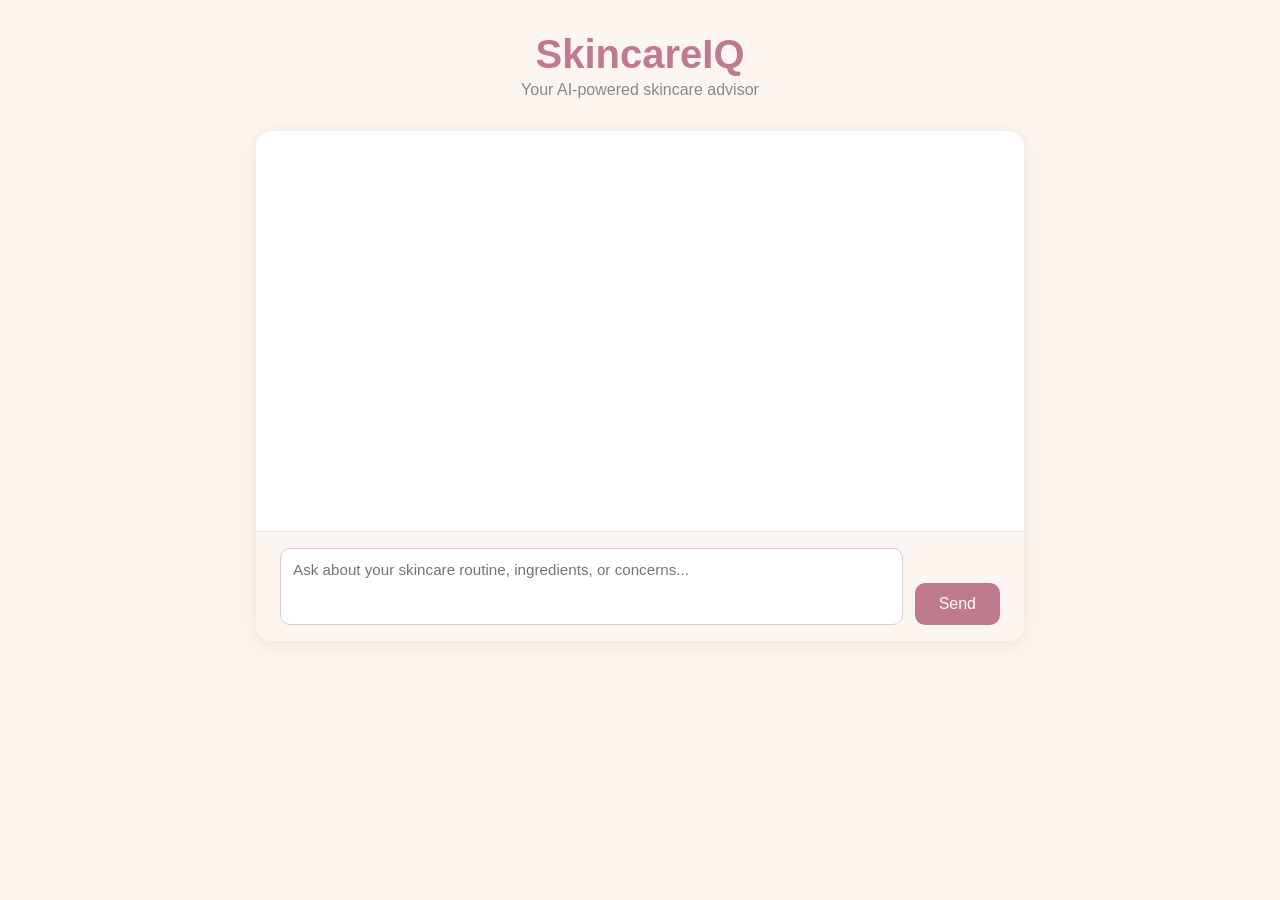
==== frontend/index.html @ afd73350 "Initial project scaffold for SkincareIQ Sets up frontend (HTML/CSS/JS), FastAPI backend with Claude " ====
<!DOCTYPE html>
<html lang="en">
<head>
  <meta charset="UTF-8" />
  <meta name="viewport" content="width=device-width, initial-scale=1.0" />
  <title>SkincareIQ</title>
  <link rel="stylesheet" href="styles.css" />
</head>
<body>
  <div id="app">
    <header>
      <h1>SkincareIQ</h1>
      <p>Your AI-powered skincare advisor</p>
    </header>

    <main>
      <section id="chat-container">
        <div id="messages"></div>
        <div id="input-area">
          <textarea id="user-input" placeholder="Ask about your skincare routine, ingredients, or concerns..." rows="3"></textarea>
          <button id="send-btn">Send</button>
        </div>
      </section>
    </main>
  </div>

  <script src="app.js"></script>
</body>
</html>
---- frontend/styles.css ----
* {
  box-sizing: border-box;
  margin: 0;
  padding: 0;
}

body {
  font-family: 'Segoe UI', Tahoma, Geneva, Verdana, sans-serif;
  background-color: #fdf6f0;
  color: #333;
  min-height: 100vh;
  display: flex;
  justify-content: center;
  align-items: flex-start;
}

#app {
  width: 100%;
  max-width: 800px;
  padding: 2rem 1rem;
}

header {
  text-align: center;
  margin-bottom: 2rem;
}

header h1 {
  font-size: 2.5rem;
  color: #c07a8e;
}

header p {
  color: #888;
  margin-top: 0.25rem;
}

#chat-container {
  background: #fff;
  border-radius: 16px;
  box-shadow: 0 4px 20px rgba(0, 0, 0, 0.08);
  overflow: hidden;
}

#messages {
  padding: 1.5rem;
  min-height: 400px;
  max-height: 600px;
  overflow-y: auto;
  display: flex;
  flex-direction: column;
  gap: 1rem;
}

.message {
  padding: 0.75rem 1rem;
  border-radius: 12px;
  max-width: 80%;
  line-height: 1.5;
}

.message.user {
  background-color: #c07a8e;
  color: #fff;
  align-self: flex-end;
}

.message.assistant {
  background-color: #f3e8ec;
  color: #333;
  align-self: flex-start;
}

#input-area {
  display: flex;
  gap: 0.75rem;
  padding: 1rem 1.5rem;
  border-top: 1px solid #f0e0e6;
  background: #fdf6f0;
}

#user-input {
  flex: 1;
  border: 1px solid #e0c8d0;
  border-radius: 10px;
  padding: 0.75rem;
  font-size: 0.95rem;
  resize: none;
  font-family: inherit;
  background: #fff;
}

#user-input:focus {
  outline: none;
  border-color: #c07a8e;
}

#send-btn {
  background-color: #c07a8e;
  color: white;
  border: none;
  border-radius: 10px;
  padding: 0.75rem 1.5rem;
  font-size: 1rem;
  cursor: pointer;
  align-self: flex-end;
  transition: background 0.2s;
}

#send-btn:hover {
  background-color: #a8607a;
}

#send-btn:disabled {
  background-color: #d4a8b5;
  cursor: not-allowed;
}
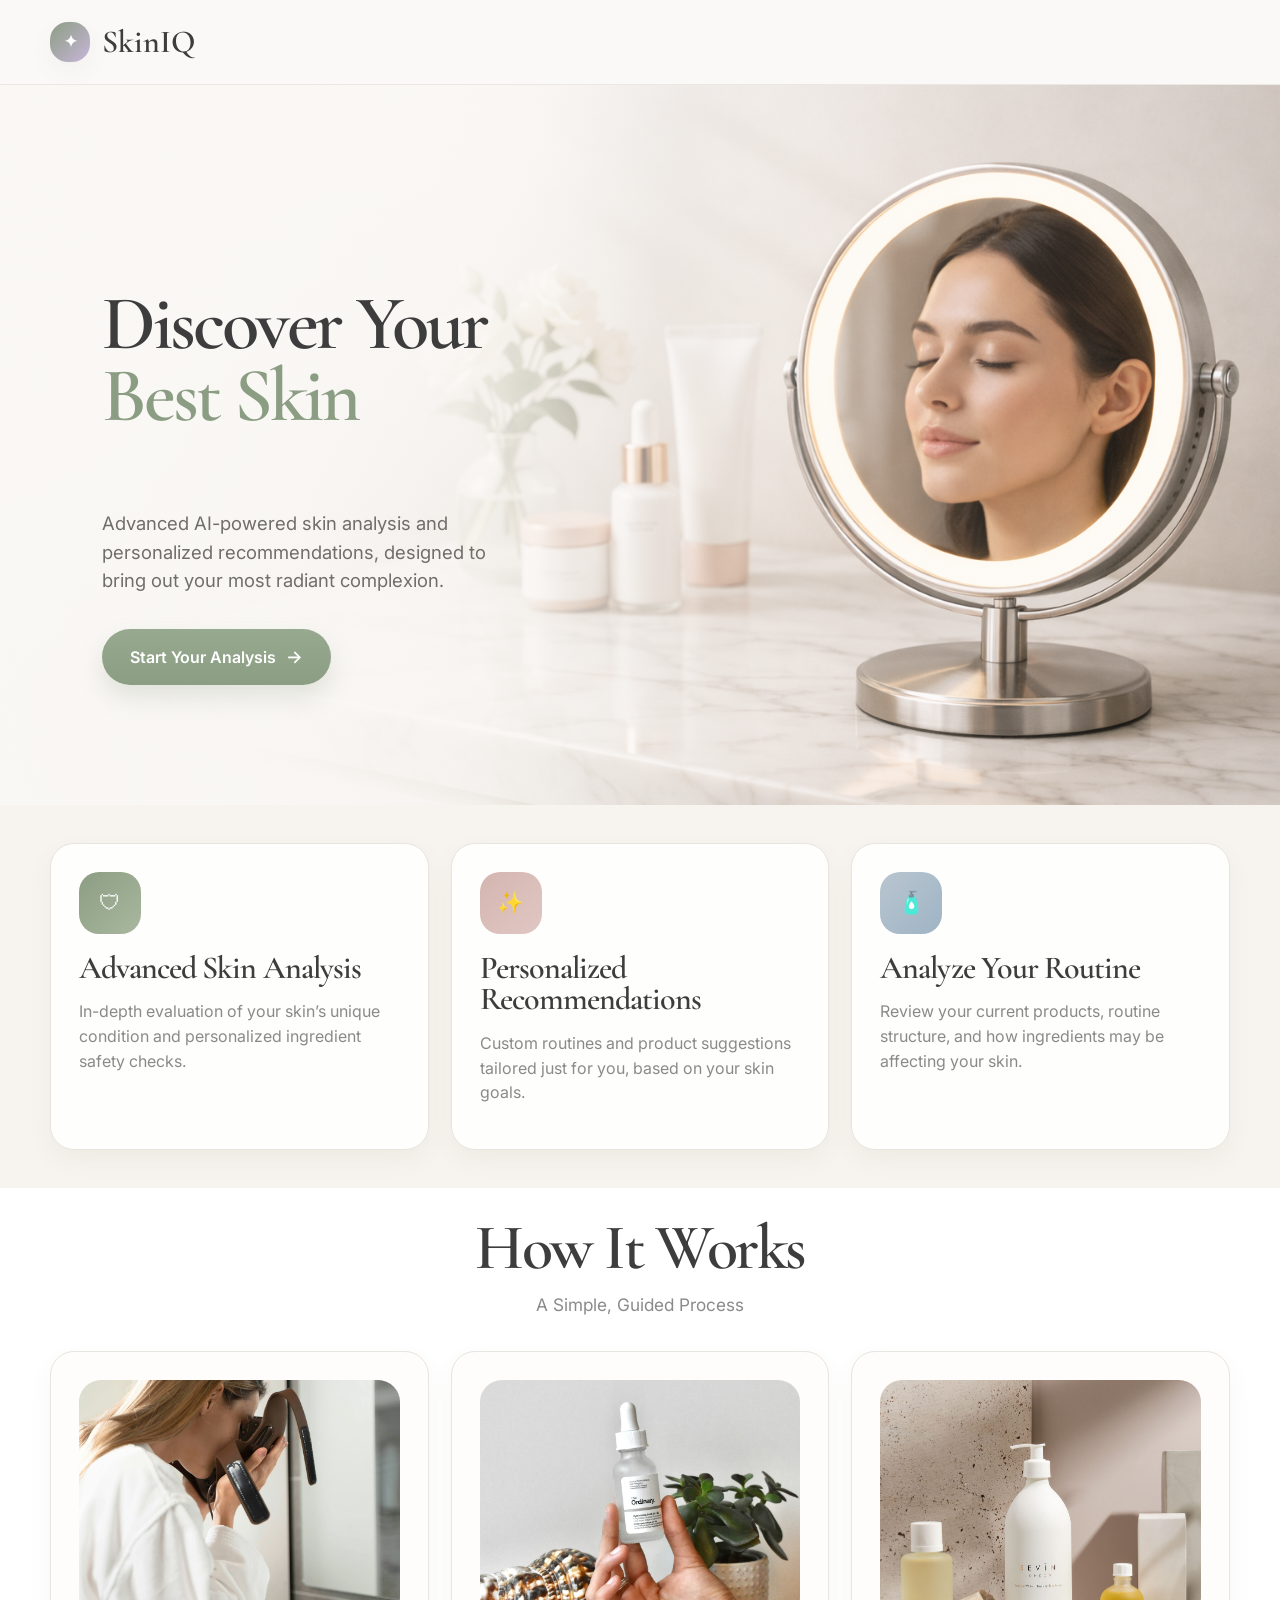
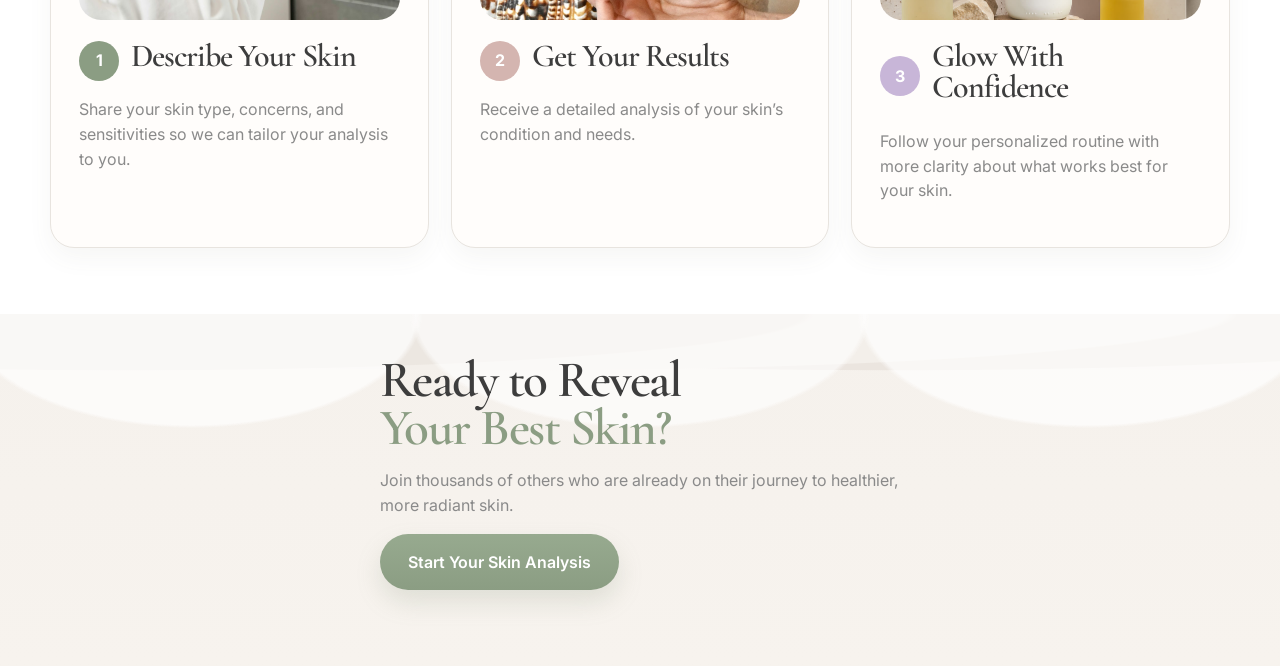
==== commit 912bd1c6: "Add my folder work" ====
--- a/frontend/index.html
+++ b/frontend/index.html
@@ -3,23 +3,436 @@
 <head>
   <meta charset="UTF-8" />
   <meta name="viewport" content="width=device-width, initial-scale=1.0" />
-  <title>SkincareIQ</title>
+  <title>SkinIQ</title>
+  <meta
+    name="description"
+    content="AI-powered skincare ingredient conflict checker and routine builder."
+  />
+  <link rel="preconnect" href="https://fonts.googleapis.com" />
+  <link rel="preconnect" href="https://fonts.gstatic.com" crossorigin />
+  <link
+    href="https://fonts.googleapis.com/css2?family=Cormorant+Garamond:wght@500;600;700&family=Inter:wght@400;500;600;700&display=swap"
+    rel="stylesheet"
+  />
   <link rel="stylesheet" href="styles.css" />
 </head>
 <body>
-  <div id="app">
-    <header>
-      <h1>SkincareIQ</h1>
-      <p>Your AI-powered skincare advisor</p>
+  <div class="site-shell">
+    <header class="site-header">
+      <div class="container header-inner">
+        <a href="#/" class="brand">
+          <div class="brand-icon">✦</div>
+          <span>SkinIQ</span>
+        </a>
+
+        <div class="header-right">
+          <a href="#/" class="header-link" id="startOverLink">Start Over</a>
+        </div>
+      </div>
     </header>
 
-    <main>
-      <section id="chat-container">
-        <div id="messages"></div>
-        <div id="input-area">
-          <textarea id="user-input" placeholder="Ask about your skincare routine, ingredients, or concerns..." rows="3"></textarea>
-          <button id="send-btn">Send</button>
-        </div>
+    <main id="app">
+      <!-- HOME -->
+      <section class="page active" id="page-home">
+        <section class="hero hero-home">
+          <div class="hero-home-bg">
+            <div class="container hero-grid">
+              <div class="hero-copy">
+                <h1>
+                  Discover Your
+                  <span>Best Skin</span>
+                </h1>
+                <p class="hero-text">
+                  Advanced AI-powered skin analysis and personalized recommendations,
+                  designed to bring out your most radiant complexion.
+                </p>
+                <a href="#/profile" class="btn btn-primary btn-lg">
+                  Start Your Analysis
+                  <span class="btn-arrow">→</span>
+                </a>
+              </div>
+
+              <div class="hero-visual" aria-hidden="true"></div>
+            </div>
+          </div>
+        </section>
+
+        <section class="features-section home-features-band">
+          <div class="container">
+            <div class="feature-grid">
+              <article class="info-card">
+                <div class="icon-box primary">🛡</div>
+                <h3>Advanced Skin Analysis</h3>
+                <p>
+                  In-depth evaluation of your skin’s unique condition and personalized
+                  ingredient safety checks.
+                </p>
+              </article>
+
+              <article class="info-card">
+                <div class="icon-box secondary">✨</div>
+                <h3>Personalized Recommendations</h3>
+                <p>
+                  Custom routines and product suggestions tailored just for you,
+                  based on your skin goals.
+                </p>
+              </article>
+
+              <article class="info-card">
+                <div class="icon-box accent">🧴</div>
+                <h3>Analyze Your Routine</h3>
+                <p>
+                  Review your current products, routine structure, and how ingredients
+                  may be affecting your skin.
+                </p>
+              </article>
+            </div>
+          </div>
+        </section>
+
+        <section class="how-section">
+          <div class="container">
+            <div class="section-head centered">
+              <h2>How It Works</h2>
+              <p>A Simple, Guided Process</p>
+            </div>
+
+            <div class="steps-grid">
+              <article class="step-card">
+                <div class="step-media step-media-1"></div>
+                <div class="step-head">
+                  <div class="step-badge primary">1</div>
+                  <h3>Describe Your Skin</h3>
+                </div>
+                <p>
+                  Share your skin type, concerns, and sensitivities so we can tailor
+                  your analysis to you.
+                </p>
+              </article>
+
+              <article class="step-card">
+                <div class="step-media step-media-2"></div>
+                <div class="step-head">
+                  <div class="step-badge secondary">2</div>
+                  <h3>Get Your Results</h3>
+                </div>
+                <p>
+                  Receive a detailed analysis of your skin’s condition and needs.
+                </p>
+              </article>
+
+              <article class="step-card">
+                <div class="step-media step-media-3"></div>
+                <div class="step-head">
+                  <div class="step-badge accent">3</div>
+                  <h3>Glow With Confidence</h3>
+                </div>
+                <p>
+                  Follow your personalized routine with more clarity about what works
+                  best for your skin.
+                </p>
+              </article>
+            </div>
+          </div>
+        </section>
+
+        <section class="cta-section">
+          <div class="container cta-inner">
+            <div class="cta-copy">
+              <h2>
+                Ready to Reveal
+                <span>Your Best Skin?</span>
+              </h2>
+              <p>
+                Join thousands of others who are already on their journey to healthier,
+                more radiant skin.
+              </p>
+              <a href="#/profile" class="btn btn-primary btn-lg">
+                Start Your Skin Analysis
+              </a>
+            </div>
+          </div>
+        </section>
+      </section>
+
+      <!-- PROFILE -->
+      <section class="page" id="page-profile">
+        <section class="page-section">
+          <div class="container narrow">
+            <div class="section-head centered">
+              <h1>Build Your Profile</h1>
+              <p>
+                Help us understand your unique skin for truly personalized recommendations.
+              </p>
+            </div>
+
+            <div class="stack-lg">
+              <article class="panel">
+                <div class="panel-head">
+                  <h3>What’s Your Skin Type?</h3>
+                  <p>Select the option that best describes your skin.</p>
+                </div>
+                <div class="skin-type-grid" id="skinTypeGrid"></div>
+              </article>
+
+              <article class="panel">
+                <div class="panel-head">
+                  <h3>What Are Your Skin Concerns?</h3>
+                  <p>Select all that apply — we’ll prioritize these in your routine.</p>
+                </div>
+                <div class="checkbox-grid" id="concernsGrid"></div>
+              </article>
+
+              <article class="panel">
+                <div class="panel-head">
+                  <h3>Any Ingredient Sensitivities?</h3>
+                  <p>
+                    We’ll flag these ingredients in your products and suggest alternatives.
+                  </p>
+                </div>
+                <div class="checkbox-grid" id="sensitivitiesGrid"></div>
+              </article>
+
+              <button class="btn btn-primary btn-lg btn-full" id="toProductsBtn">
+                Continue to Products
+                <span class="btn-arrow">→</span>
+              </button>
+            </div>
+          </div>
+        </section>
+      </section>
+
+      <!-- PRODUCTS -->
+      <section class="page" id="page-products">
+        <section class="page-section">
+          <div class="container medium">
+            <div class="section-head centered">
+              <h1>Your Skincare Shelf</h1>
+              <p>Add 2–4 products from your current routine for analysis.</p>
+            </div>
+
+            <article class="panel">
+              <div class="search-row">
+                <div class="search-wrap">
+                  <span class="search-icon">⌕</span>
+                  <input
+                    type="text"
+                    id="productSearch"
+                    class="input pill-input"
+                    placeholder="Search product name or brand..."
+                  />
+                </div>
+                <button class="btn btn-primary" id="searchProductsBtn">Search</button>
+              </div>
+
+              <div id="searchResultsWrap" class="search-results-wrap hidden">
+                <p class="search-meta" id="searchMeta"></p>
+                <div id="searchResults" class="search-results"></div>
+              </div>
+
+              <div id="searchEmpty" class="search-empty hidden">
+                No products found. Try a different search term.
+              </div>
+            </article>
+
+            <div id="currentProductsArea" class="stack-md">
+              <div class="products-head">
+                <h2>Your Products <span id="productCount">(0)</span></h2>
+              </div>
+
+              <div id="selectedProductsGrid" class="selected-products-grid"></div>
+
+              <div id="emptyShelfCard" class="empty-card">
+                <div class="empty-icon-circle">📦</div>
+                <h3>No products added yet</h3>
+                <p>Search and add 2–4 products from your routine to get started.</p>
+              </div>
+
+              <button class="btn btn-primary btn-lg btn-full" id="analyzeRoutineBtn">
+                Analyze My Routine
+                <span class="btn-arrow">→</span>
+              </button>
+            </div>
+          </div>
+        </section>
+      </section>
+
+      <!-- ANALYSIS -->
+      <section class="page" id="page-analysis">
+        <section class="page-section">
+          <div class="container medium">
+            <div class="section-head centered">
+              <h1>Your Ingredient Analysis</h1>
+              <p>
+                We found several interactions in your routine and tailored the results
+                to your skin profile.
+              </p>
+            </div>
+
+            <div class="analysis-top-grid">
+              <article class="summary-card high-tone">
+                <div class="summary-icon">⚠</div>
+                <div>
+                  <h4>High Priority Conflict</h4>
+                  <p id="highPriorityText">
+                    Retinoid and exfoliating acid should not be used in the same routine.
+                  </p>
+                </div>
+              </article>
+
+              <article class="summary-card medium-tone">
+                <div class="summary-icon">☼</div>
+                <div>
+                  <h4>Daily Protection</h4>
+                  <p>Morning SPF helps prevent damage and protect against dark spots.</p>
+                </div>
+              </article>
+
+              <article class="summary-card low-tone">
+                <div class="summary-icon">✓</div>
+                <div>
+                  <h4>Barrier Support Opportunity</h4>
+                  <p>Add recovery-focused hydration between active nights.</p>
+                </div>
+              </article>
+            </div>
+
+            <article class="panel">
+              <div class="results-top">
+                <h3>Conflict Report</h3>
+                <div class="legend">
+                  <span class="legend-pill high">High</span>
+                  <span class="legend-pill medium">Medium</span>
+                  <span class="legend-pill low">Low</span>
+                </div>
+              </div>
+
+              <div id="analysisLoading" class="loading-block hidden">
+                <div class="spinner"></div>
+                <p>Analyzing your product combinations...</p>
+              </div>
+
+              <div id="conflictsList" class="conflicts-list"></div>
+            </article>
+
+            <div class="analysis-bottom-grid">
+              <article class="panel">
+                <div class="panel-head">
+                  <h3>Flagged Ingredients</h3>
+                  <p>Ingredients worth extra attention based on your profile and routine.</p>
+                </div>
+                <div id="flaggedIngredients" class="tag-list"></div>
+              </article>
+
+              <article class="panel">
+                <div class="panel-head">
+                  <h3>What We Recommend</h3>
+                  <p>Practical changes to lower irritation and improve compatibility.</p>
+                </div>
+                <ul id="analysisRecommendations" class="bullet-list"></ul>
+              </article>
+            </div>
+
+            <button class="btn btn-primary btn-lg btn-full" id="toRoutineBtn">
+              Build My Routine
+              <span class="btn-arrow">→</span>
+            </button>
+          </div>
+        </section>
+      </section>
+
+      <!-- ROUTINE -->
+      <section class="page" id="page-routine">
+        <section class="page-section">
+          <div class="container medium">
+            <div class="section-head centered">
+              <h1>Your Personalized Routine</h1>
+              <p>
+                A balanced weekly plan designed to help you reach your skin goals while
+                avoiding unnecessary irritation.
+              </p>
+            </div>
+
+            <div class="analysis-top-grid">
+              <article class="summary-card low-tone">
+                <div class="summary-icon">✓</div>
+                <div>
+                  <h4>Active Separation</h4>
+                  <p>Retinoid and exfoliant are scheduled on different days.</p>
+                </div>
+              </article>
+
+              <article class="summary-card medium-tone">
+                <div class="summary-icon">☼</div>
+                <div>
+                  <h4>Daily Protection</h4>
+                  <p>Morning SPF helps prevent damage and protect against dark spots.</p>
+                </div>
+              </article>
+
+              <article class="summary-card accent-tone">
+                <div class="summary-icon">✨</div>
+                <div>
+                  <h4>Recovery Balance</h4>
+                  <p>Hydration-focused days help maintain barrier health.</p>
+                </div>
+              </article>
+            </div>
+
+            <article class="panel">
+              <div class="tab-row">
+                <button class="tab-btn active" data-tab="daily">Daily AM/PM</button>
+                <button class="tab-btn" data-tab="weekly">Weekly Calendar</button>
+              </div>
+
+              <div id="routineDailyTab" class="tab-panel active">
+                <div class="routine-grid">
+                  <article class="routine-panel morning">
+                    <div class="routine-banner">
+                      <div class="routine-banner-icon">☀</div>
+                      <div>
+                        <h3>Morning</h3>
+                        <p>Every day</p>
+                      </div>
+                    </div>
+                    <div id="morningRoutine" class="routine-steps"></div>
+                  </article>
+
+                  <article class="routine-panel evening">
+                    <div class="routine-banner">
+                      <div class="routine-banner-icon">☾</div>
+                      <div>
+                        <h3>Evening</h3>
+                        <p>Varies by day</p>
+                      </div>
+                    </div>
+                    <div id="eveningRoutine" class="routine-steps"></div>
+                  </article>
+                </div>
+              </div>
+
+              <div id="routineWeeklyTab" class="tab-panel">
+                <div id="weeklyRoutineList" class="weekly-routine-list"></div>
+              </div>
+            </article>
+
+            <article class="panel tips-panel">
+              <div class="panel-head">
+                <h3>Pro Application Tips</h3>
+              </div>
+              <ul class="bullet-list">
+                <li>Wait 10 minutes after cleansing before applying retinoids for better tolerance.</li>
+                <li>Apply products from thinnest to thickest consistency.</li>
+                <li>Always use sunscreen as the final step in your morning routine.</li>
+                <li>If irritation occurs, pause actives and focus on hydration for 2–3 days.</li>
+              </ul>
+            </article>
+
+            <a href="#/" class="btn btn-secondary btn-lg btn-full">
+              Back to Home
+            </a>
+          </div>
+        </section>
       </section>
     </main>
   </div>
@@ -27,3 +440,432 @@
   <script src="app.js"></script>
 </body>
 </html>
+
+
+<!-- <!DOCTYPE html>
+<html lang="en">
+<head>
+  <meta charset="UTF-8" />
+  <meta
+    name="viewport"
+    content="width=device-width, initial-scale=1.0"
+  />
+  <title>SkincareIQ</title>
+  <meta
+    name="description"
+    content="Analyze skincare and haircare products for ingredient conflicts, irritation risks, and routine compatibility."
+  />
+  <link rel="preconnect" href="https://fonts.googleapis.com" />
+  <link rel="preconnect" href="https://fonts.gstatic.com" crossorigin />
+  <link
+    href="https://fonts.googleapis.com/css2?family=Cormorant+Garamond:wght@500;600;700&family=Inter:wght@400;500;600;700&display=swap"
+    rel="stylesheet"
+  />
+  <link rel="stylesheet" href="styles.css" />
+</head>
+<body>
+  <header class="site-header">
+    <div class="container nav">
+      <a href="#" class="brand">
+        <span class="brand-mark">
+          <svg viewBox="0 0 64 64" aria-hidden="true">
+            <path
+              d="M18 31c0-10 8-18 18-18 8 0 15 5 17 12 2 7-1 14-7 19-4 3-8 5-11 5-4 0-7-1-10-4-4-3-7-8-7-14Z"
+              fill="none"
+              stroke="currentColor"
+              stroke-width="2.5"
+              stroke-linecap="round"
+              stroke-linejoin="round"
+            />
+            <path
+              d="M22 34c3 1 6 1 10 1 5 0 10-1 14-4"
+              fill="none"
+              stroke="currentColor"
+              stroke-width="2.5"
+              stroke-linecap="round"
+            />
+            <path
+              d="M30 24c2 1 4 1 6 0"
+              fill="none"
+              stroke="currentColor"
+              stroke-width="2.5"
+              stroke-linecap="round"
+            />
+          </svg>
+        </span>
+        <span class="brand-text">SkinAnalyze</span>
+      </a>
+
+      <nav class="nav-links">
+        <a href="#hero" class="active">Home</a>
+        <a href="#how-it-works">How It Works</a>
+        <a href="#services">Services</a>
+        <a href="#about">About</a>
+        <a href="#contact">Contact</a>
+      </nav>
+
+      <a href="#analyzer" class="btn btn-nav">Start Your Analysis</a>
+
+      <button class="mobile-menu-btn" id="mobileMenuBtn" aria-label="Open menu">
+        ☰
+      </button>
+    </div>
+
+    <div class="mobile-menu" id="mobileMenu">
+      <a href="#hero">Home</a>
+      <a href="#how-it-works">How It Works</a>
+      <a href="#services">Services</a>
+      <a href="#about">About</a>
+      <a href="#contact">Contact</a>
+      <a href="#analyzer" class="btn btn-nav mobile-btn">Start Your Analysis</a>
+    </div>
+  </header>
+
+  <main>
+    <section class="hero" id="hero">
+      <div class="container hero-grid">
+        <div class="hero-copy">
+          <p class="eyebrow">AI-Powered Ingredient Intelligence</p>
+          <h1>
+            Discover Your
+            <span>Best Skin</span>
+          </h1>
+          <p class="hero-text">
+            A beauty, skincare, and haircare product checker that flags risky
+            ingredients, detects harmful combinations, and recommends routines
+            where products actually work together.
+          </p>
+
+          <div class="hero-actions">
+            <a href="#analyzer" class="btn btn-primary">Start Your Analysis</a>
+          </div>
+        </div>
+
+        <div class="hero-visual" aria-hidden="true">
+          <div class="device-shell">
+            <div class="device-inner">
+              <div class="face-glow"></div>
+              <div class="face-silhouette"></div>
+            </div>
+          </div>
+
+          <div class="hero-products">
+            <div class="bottle bottle-dropper"></div>
+            <div class="bottle bottle-tall"></div>
+            <div class="bottle bottle-tube"></div>
+            <div class="flower flower-1"></div>
+            <div class="flower flower-2"></div>
+          </div>
+        </div>
+      </div>
+    </section>
+
+    <section class="feature-strip" id="services">
+      <div class="container feature-grid">
+        <article class="feature-card">
+          <div class="feature-icon blush">
+            <svg viewBox="0 0 24 24" aria-hidden="true">
+              <circle cx="11" cy="11" r="6.5" fill="none" stroke="currentColor" stroke-width="1.8"></circle>
+              <path d="M16.2 16.2L21 21" fill="none" stroke="currentColor" stroke-width="1.8" stroke-linecap="round"></path>
+            </svg>
+          </div>
+          <div>
+            <h3>Advanced Skin Analysis</h3>
+            <p>
+              Flags risky ingredients, barrier damage risks, and product overload
+              based on your inputs.
+            </p>
+          </div>
+        </article>
+
+        <article class="feature-card">
+          <div class="feature-icon sage">
+            <svg viewBox="0 0 24 24" aria-hidden="true">
+              <rect x="5" y="3.5" width="14" height="17" rx="2.4" fill="none" stroke="currentColor" stroke-width="1.8"></rect>
+              <path d="M9 8h6M9 12h6M9 16h4" fill="none" stroke="currentColor" stroke-width="1.8" stroke-linecap="round"></path>
+            </svg>
+          </div>
+          <div>
+            <h3>Personalized Recommendations</h3>
+            <p>
+              Builds AM/PM routines, suggests alternatives, and adapts to your
+              skin type, concerns, and sensitivities.
+            </p>
+          </div>
+        </article>
+
+        <article class="feature-card">
+          <div class="feature-icon lavender">
+            <svg viewBox="0 0 24 24" aria-hidden="true">
+              <path d="M4 16l4-4 4 2 7-7" fill="none" stroke="currentColor" stroke-width="1.8" stroke-linecap="round" stroke-linejoin="round"></path>
+              <path d="M17 7h2v2" fill="none" stroke="currentColor" stroke-width="1.8" stroke-linecap="round" stroke-linejoin="round"></path>
+            </svg>
+          </div>
+          <div>
+            <h3>Track Routine Health</h3>
+            <p>
+              Analyze the products you already own, detect clashes, and organize
+              them into a safer routine.
+            </p>
+          </div>
+        </article>
+      </div>
+    </section>
+
+    <section class="analyzer-section" id="analyzer">
+      <div class="container">
+        <div class="section-heading">
+          <p class="eyebrow">SkincareIQ Analyzer</p>
+          <h2>Check Ingredient Conflicts Instantly</h2>
+          <p>
+            Enter 2–4 product names or raw ingredient lists. We’ll flag harmful
+            interactions, highlight risky ingredients, and suggest a routine that
+            works together.
+          </p>
+        </div>
+
+        <div class="analyzer-shell">
+          <div class="analyzer-left">
+            <div class="panel">
+              <h3>Build Your Product Set</h3>
+
+              <div class="profile-grid">
+                <label class="field">
+                  <span>Skin Type</span>
+                  <select id="skinType">
+                    <option value="">Select skin type</option>
+                    <option value="dry">Dry</option>
+                    <option value="oily">Oily</option>
+                    <option value="combination">Combination</option>
+                    <option value="sensitive">Sensitive</option>
+                    <option value="normal">Normal</option>
+                  </select>
+                </label>
+
+                <label class="field">
+                  <span>Main Concern</span>
+                  <select id="concern">
+                    <option value="">Select concern</option>
+                    <option value="acne">Acne</option>
+                    <option value="dark-spots">Dark Spots</option>
+                    <option value="texture">Texture</option>
+                    <option value="redness">Redness</option>
+                    <option value="barrier">Barrier Repair</option>
+                    <option value="dryness">Dryness</option>
+                  </select>
+                </label>
+              </div>
+
+              <div class="profile-grid">
+                <label class="field">
+                  <span>Sensitivity Notes</span>
+                  <input
+                    id="sensitivity"
+                    type="text"
+                    placeholder="e.g. fragrance-sensitive, rosacea-prone"
+                  />
+                </label>
+
+                <label class="field">
+                  <span>Product Mode</span>
+                  <select id="inputMode">
+                    <option value="names">Product Names</option>
+                    <option value="ingredients">Ingredient Lists</option>
+                  </select>
+                </label>
+              </div>
+
+              <div class="products-grid">
+                <label class="field">
+                  <span>Product 1</span>
+                  <textarea
+                    id="product1"
+                    rows="3"
+                    placeholder="e.g. The Ordinary Retinol 0.5% in Squalane"
+                  ></textarea>
+                </label>
+
+                <label class="field">
+                  <span>Product 2</span>
+                  <textarea
+                    id="product2"
+                    rows="3"
+                    placeholder="e.g. Paula's Choice Skin Perfecting 8% AHA"
+                  ></textarea>
+                </label>
+
+                <label class="field">
+                  <span>Product 3</span>
+                  <textarea
+                    id="product3"
+                    rows="3"
+                    placeholder="Optional"
+                  ></textarea>
+                </label>
+
+                <label class="field">
+                  <span>Product 4</span>
+                  <textarea
+                    id="product4"
+                    rows="3"
+                    placeholder="Optional"
+                  ></textarea>
+                </label>
+              </div>
+
+              <div class="analyzer-actions">
+                <button class="btn btn-primary" id="analyzeBtn">
+                  Analyze Routine
+                </button>
+                <button class="btn btn-secondary" id="demoBtn">
+                  Load Demo
+                </button>
+              </div>
+
+              <p class="helper-text">
+                MVP supports product names or pasted INCI lists, ingredient
+                flagging, combination checking, shelf analysis, alternative
+                recommendations, and a basic routine generator.
+              </p>
+            </div>
+          </div>
+
+          <div class="analyzer-right">
+            <div class="panel result-panel">
+              <div class="results-topbar">
+                <h3>Your Analysis</h3>
+                <div class="legend">
+                  <span class="legend-pill high">High</span>
+                  <span class="legend-pill medium">Medium</span>
+                  <span class="legend-pill low">Low</span>
+                </div>
+              </div>
+
+              <div id="loadingState" class="loading-state hidden">
+                <div class="spinner"></div>
+                <p>Analyzing product interactions...</p>
+              </div>
+
+              <div id="emptyState" class="empty-state">
+                <div class="empty-icon">✦</div>
+                <h4>No analysis yet</h4>
+                <p>
+                  Enter 2–4 products to detect ingredient conflicts, routine
+                  overload, and compatibility issues.
+                </p>
+              </div>
+
+              <div id="resultsWrap" class="results-wrap hidden">
+                <div id="overviewCard" class="overview-card"></div>
+
+                <div class="subsection">
+                  <div class="subsection-head">
+                    <h4>Conflict Report</h4>
+                  </div>
+                  <div id="conflictCards" class="conflict-cards"></div>
+                </div>
+
+                <div class="subsection">
+                  <div class="subsection-head">
+                    <h4>Flagged Ingredients</h4>
+                  </div>
+                  <div id="ingredientFlags" class="tag-list"></div>
+                </div>
+
+                <div class="subsection">
+                  <div class="subsection-head">
+                    <h4>Suggested Routine</h4>
+                  </div>
+                  <div id="routineCard" class="routine-card"></div>
+                </div>
+
+                <div class="subsection">
+                  <div class="subsection-head">
+                    <h4>Alternative Recommendations</h4>
+                  </div>
+                  <div id="alternativesCard" class="alternatives-card"></div>
+                </div>
+              </div>
+
+              <div id="errorState" class="error-state hidden"></div>
+            </div>
+          </div>
+        </div>
+      </div>
+    </section>
+
+    <section class="how-it-works" id="how-it-works">
+      <div class="container">
+        <div class="section-heading centered">
+          <h2>How It Works</h2>
+          <p>A Simple, Guided Process</p>
+        </div>
+
+        <div class="steps-grid">
+          <article class="step-card">
+            <div class="step-image step-image-device"></div>
+            <h3>1. Add Your Products</h3>
+            <p>
+              Search or paste ingredient lists from the products you already own.
+            </p>
+          </article>
+
+          <article class="step-card">
+            <div class="step-image step-image-report"></div>
+            <h3>2. Get Your Results</h3>
+            <p>
+              Detect harmful combinations, risky ingredients, and duplicated
+              actives across your routine.
+            </p>
+          </article>
+
+          <article class="step-card">
+            <div class="step-image step-image-products"></div>
+            <h3>3. Build a Better Routine</h3>
+            <p>
+              Get a safer AM/PM routine, shelf analysis, and alternative product
+              recommendations.
+            </p>
+          </article>
+        </div>
+      </div>
+    </section>
+
+    <section class="about-cta" id="about">
+      <div class="wave-bg"></div>
+      <div class="container cta-inner">
+        <div class="cta-copy">
+          <h2>
+            Ready to Reveal
+            <span>Your Best Skin?</span>
+          </h2>
+          <p>
+            Avoid ingredient overload, reduce irritation risk, and build routines
+            where your products work together — not against each other.
+          </p>
+          <a href="#analyzer" class="btn btn-primary">Start Your Skin Analysis</a>
+        </div>
+      </div>
+    </section>
+  </main>
+
+  <footer class="site-footer" id="contact">
+    <div class="container footer-inner">
+      <div>
+        <h3>SkincareIQ</h3>
+        <p>
+          Ingredient conflict checking, routine analysis, and AI-powered skincare
+          recommendations.
+        </p>
+      </div>
+      <div class="footer-links">
+        <a href="#hero">Home</a>
+        <a href="#analyzer">Analyzer</a>
+        <a href="#how-it-works">How It Works</a>
+      </div>
+    </div>
+  </footer>
+
+  <script src="app.js"></script>
+</body>
+</html> -->
--- a/frontend/styles.css
+++ b/frontend/styles.css
@@ -1,117 +1,1220 @@
+:root {
+  --background: #faf9f7;
+  --foreground: #3d3d3d;
+  --card: #ffffff;
+  --primary: #8b9d83;
+  --primary-dark: #798b72;
+  --secondary: #d4b5b0;
+  --accent: #c8b6d8;
+  --muted: #f5f3f0;
+  --muted-foreground: #8a8a8a;
+  --border: #e8e4df;
+  --destructive: #d4756f;
+
+  --high-bg: #fff1f0;
+  --high-border: #efc2bf;
+  --high-text: #9f4f4a;
+
+  --medium-bg: #fff8ea;
+  --medium-border: #ecd39b;
+  --medium-text: #9a7418;
+
+  --low-bg: #eef8f1;
+  --low-border: #bddac6;
+  --low-text: #4f7e5d;
+
+  --accent-bg: #f5eff9;
+  --accent-border: #d8c7e6;
+  --accent-text: #6e5890;
+
+  --soft-blue-bg: #eef4f8;
+  --soft-blue-border: #cddce7;
+  --soft-blue-icon: #86a7bf;
+  --soft-blue-text: #516c7f;
+
+  --shadow: 0 16px 44px rgba(109, 96, 83, 0.08);
+  --shadow-soft: 0 10px 24px rgba(109, 96, 83, 0.06);
+
+  --radius-xl: 32px;
+  --radius-lg: 24px;
+  --radius-md: 18px;
+  --radius-sm: 14px;
+
+  --container: 1180px;
+  --container-medium: 1000px;
+  --container-narrow: 880px;
+}
+
 * {
   box-sizing: border-box;
+}
+
+html {
+  scroll-behavior: smooth;
+}
+
+body {
   margin: 0;
+  background: #ffffff;
+  color: var(--foreground);
+  font-family: "Inter", sans-serif;
+  line-height: 1.55;
+}
+
+a {
+  color: inherit;
+  text-decoration: none;
+}
+
+button,
+input {
+  font: inherit;
+}
+
+.page {
+  display: none;
+}
+
+.page.active {
+  display: block;
+}
+
+.container {
+  width: min(var(--container), calc(100% - 40px));
+  margin: 0 auto;
+}
+
+.container.medium {
+  width: min(var(--container-medium), calc(100% - 40px));
+}
+
+.container.narrow {
+  width: min(var(--container-narrow), calc(100% - 40px));
+}
+
+.site-header {
+  position: sticky;
+  top: 0;
+  z-index: 50;
+  background: rgba(250, 249, 247, 0.88);
+  backdrop-filter: blur(14px);
+  border-bottom: 1px solid rgba(232, 228, 223, 0.8);
+}
+
+.header-inner {
+  min-height: 84px;
+  display: flex;
+  align-items: center;
+  justify-content: space-between;
+}
+
+.brand {
+  display: inline-flex;
+  align-items: center;
+  gap: 12px;
+  font-family: "Cormorant Garamond", serif;
+  font-size: 2rem;
+  font-weight: 600;
+}
+
+.brand-icon {
+  width: 40px;
+  height: 40px;
+  border-radius: 18px;
+  display: grid;
+  place-items: center;
+  color: white;
+  background: linear-gradient(135deg, var(--primary) 0%, var(--accent) 100%);
+  box-shadow: var(--shadow-soft);
+  font-size: 1rem;
+}
+
+.header-link {
+  color: var(--muted-foreground);
+  font-size: 0.95rem;
+  transition: color 0.2s ease;
+}
+
+.header-link:hover {
+  color: var(--primary);
+}
+
+.hero {
   padding: 0;
 }
 
-body {
-  font-family: 'Segoe UI', Tahoma, Geneva, Verdana, sans-serif;
-  background-color: #fdf6f0;
-  color: #333;
-  min-height: 100vh;
-  display: flex;
+.hero-home {
+  position: relative;
+}
+
+.hero-home-bg {
+  width: 100%;
+  background:
+    linear-gradient(
+      90deg,
+      rgba(250, 248, 245, 0.96) 0%,
+      rgba(250, 248, 245, 0.93) 22%,
+      rgba(250, 248, 245, 0.82) 38%,
+      rgba(250, 248, 245, 0.42) 54%,
+      rgba(250, 248, 245, 0.12) 70%,
+      rgba(250, 248, 245, 0.02) 100%
+    ),
+    url("ChatGPT Image Mar 28, 2026, 11_32_10 AM.png");
+  background-size: cover;
+  background-position: center center;
+  background-repeat: no-repeat;
+}
+
+.hero-grid {
+  display: grid;
+  grid-template-columns: 1fr 1fr;
+  gap: 52px;
+  align-items: center;
+  min-height: 720px;
+  padding: 54px 52px 48px;
+}
+
+.hero-copy,
+.section-head h1,
+.section-head h2,
+.cta-copy h2 {
+  margin: 0;
+}
+
+.hero-copy h1,
+.section-head h1,
+.section-head h2,
+.cta-copy h2 {
+  font-family: "Cormorant Garamond", serif;
+  font-weight: 600;
+  line-height: 0.94;
+  letter-spacing: -0.04em;
+}
+
+.hero-copy h1 {
+  font-size: clamp(3.9rem, 6vw, 5.8rem);
+  max-width: 520px;
+}
+
+.hero-copy h1 span,
+.cta-copy h2 span {
+  color: var(--primary);
+  display: block;
+}
+
+.hero-text {
+  margin: 28px 0 34px;
+  max-width: 430px;
+  font-size: 1.16rem;
+  color: #706e6a;
+}
+
+.hero-visual {
+  min-height: 520px;
+}
+
+.btn {
+  border: none;
+  cursor: pointer;
+  display: inline-flex;
+  align-items: center;
   justify-content: center;
+  gap: 10px;
+  transition: transform 0.18s ease, box-shadow 0.18s ease, opacity 0.18s ease;
+}
+
+.btn:hover {
+  transform: translateY(-1px);
+}
+
+.btn-primary {
+  background: linear-gradient(180deg, #97aa8f 0%, var(--primary) 100%);
+  color: white;
+  box-shadow: 0 12px 24px rgba(139, 157, 131, 0.22);
+}
+
+.btn-secondary {
+  background: white;
+  color: var(--foreground);
+  border: 1px solid var(--border);
+}
+
+.btn-lg {
+  min-height: 56px;
+  padding: 0 28px;
+  border-radius: 999px;
+  font-weight: 600;
+}
+
+.btn-full {
+  width: 100%;
+}
+
+.btn-arrow {
+  font-size: 1.1rem;
+}
+
+.features-section,
+.how-section,
+.cta-section,
+.page-section {
+  padding: 42px 0 76px;
+}
+
+.features-section {
+  padding-top: 0;
+  padding-bottom: 0;
+}
+
+.home-features-band {
+  background: #f7f3ee;
+  padding-top: 38px;
+  padding-bottom: 38px;
+}
+
+.how-section {
+  background: #ffffff;
+  padding-top: 30px;
+  padding-bottom: 42px;
+}
+
+.feature-grid,
+.steps-grid {
+  display: grid;
+  grid-template-columns: repeat(3, 1fr);
+  gap: 22px;
+}
+
+.info-card,
+.step-card,
+.panel,
+.summary-card,
+.routine-panel,
+.empty-card {
+  background: rgba(255,255,255,0.9);
+  border: 1px solid var(--border);
+  border-radius: var(--radius-lg);
+  box-shadow: var(--shadow-soft);
+}
+
+.info-card,
+.step-card {
+  padding: 28px;
+}
+
+.icon-box {
+  width: 62px;
+  height: 62px;
+  border-radius: 20px;
+  display: grid;
+  place-items: center;
+  font-size: 1.35rem;
+  margin-bottom: 18px;
+  color: white;
+}
+
+.icon-box.primary {
+  background: linear-gradient(135deg, var(--primary) 0%, #a9b89f 100%);
+}
+
+.icon-box.secondary {
+  background: linear-gradient(135deg, var(--secondary) 0%, #e0c7c3 100%);
+}
+
+.icon-box.accent {
+  background: linear-gradient(135deg, #b8c5cf 0%, #9fb4c5 100%);
+}
+
+.info-card h3,
+.step-card h3,
+.panel h3,
+.summary-card h4,
+.products-head h2,
+.cta-copy h2 {
+  font-family: "Cormorant Garamond", serif;
+  font-weight: 600;
+  letter-spacing: -0.03em;
+}
+
+.info-card h3,
+.step-card h3 {
+  margin: 0 0 10px;
+  font-size: 2rem;
+  line-height: 0.98;
+}
+
+.info-card p,
+.step-card p,
+.panel-head p,
+.section-head p,
+.cta-copy p,
+.search-meta {
+  color: var(--muted-foreground);
+}
+
+.section-head {
+  margin-bottom: 32px;
+}
+
+.section-head.centered {
+  text-align: center;
+}
+
+.section-head h1,
+.section-head h2 {
+  font-size: clamp(3rem, 5vw, 4.6rem);
+}
+
+.section-head p {
+  margin: 14px auto 0;
+  max-width: 700px;
+  font-size: 1.08rem;
+}
+
+.step-card {
+  background: #fffdfb;
+}
+
+.step-media {
+  height: 240px;
+  border-radius: 22px;
+  margin-bottom: 20px;
+  background-size: cover;
+  background-position: center center;
+  background-repeat: no-repeat;
+}
+
+.step-media-1 {
+  background-image: url("photo-1720424643481-b2cc730768ab.jpeg");
+}
+
+.step-media-2 {
+  background-image: url("photo-1643379850623-7eb6442cd262.jpeg");
+}
+
+.step-media-3 {
+  background-image: url("sevin-london-october-2022-weronika-karczewska-product-photography-0-6.jpg");
+}
+
+.step-head {
+  display: flex;
+  align-items: center;
+  gap: 12px;
+  margin-bottom: 10px;
+}
+
+.step-badge {
+  width: 40px;
+  height: 40px;
+  border-radius: 999px;
+  display: grid;
+  place-items: center;
+  color: white;
+  font-weight: 700;
+}
+
+.step-badge.primary {
+  background: var(--primary);
+}
+
+.step-badge.secondary {
+  background: var(--secondary);
+}
+
+.step-badge.accent {
+  background: var(--accent);
+}
+
+.cta-section {
+  position: relative;
+  overflow: hidden;
+  margin-top: 24px;
+  background:
+    radial-gradient(85% 90px at 10% 0, #ece7e1 62%, transparent 63%),
+    radial-gradient(90% 90px at 40% 0, #f3efea 62%, transparent 63%),
+    radial-gradient(88% 90px at 70% 0, #ebe5df 62%, transparent 63%),
+    radial-gradient(84% 90px at 100% 0, #f4efea 62%, transparent 63%),
+    linear-gradient(180deg, #f5f1ec, #f7f3ee);
+}
+
+.cta-section::before {
+  content: "";
+  position: absolute;
+  inset: 0;
+  background:
+    radial-gradient(50% 90% at 15% 0%, rgba(255,255,255,0.78) 0, rgba(255,255,255,0.78) 35%, transparent 36%),
+    radial-gradient(50% 90% at 50% 0%, rgba(255,255,255,0.7) 0, rgba(255,255,255,0.7) 35%, transparent 36%),
+    radial-gradient(50% 90% at 85% 0%, rgba(255,255,255,0.76) 0, rgba(255,255,255,0.76) 35%, transparent 36%);
+  opacity: 0.9;
+}
+
+.cta-inner {
+  position: relative;
+}
+
+.cta-copy {
+  max-width: 520px;
+  margin: 0 auto;
+}
+
+.cta-copy h2 {
+  font-size: clamp(3rem, 4vw, 4.2rem);
+}
+
+.panel {
+  padding: 28px;
+}
+
+.panel-head {
+  margin-bottom: 20px;
+}
+
+.panel-head h3 {
+  margin: 0 0 6px;
+  font-size: 2rem;
+  line-height: 0.98;
+}
+
+.stack-lg > * + * {
+  margin-top: 22px;
+}
+
+.stack-md > * + * {
+  margin-top: 18px;
+}
+
+.skin-type-grid {
+  display: grid;
+  grid-template-columns: repeat(5, 1fr);
+  gap: 14px;
+}
+
+.skin-type-option {
+  padding: 22px 12px;
+  border-radius: 20px;
+  border: 2px solid var(--border);
+  background: white;
+  font-weight: 600;
+  text-align: center;
+  cursor: pointer;
+  transition: all 0.18s ease;
+}
+
+.skin-type-option:hover {
+  border-color: rgba(139, 157, 131, 0.46);
+  box-shadow: var(--shadow-soft);
+}
+
+.skin-type-option.selected {
+  border-color: var(--primary);
+  background: linear-gradient(180deg, rgba(139,157,131,0.12), rgba(139,157,131,0.05));
+  color: var(--primary-dark);
+  transform: scale(1.02);
+}
+
+.checkbox-grid {
+  display: grid;
+  grid-template-columns: repeat(4, 1fr);
+  gap: 16px 18px;
+}
+
+.checkbox-item {
+  display: flex;
+  align-items: center;
+  gap: 10px;
+}
+
+.checkbox-item input {
+  width: 18px;
+  height: 18px;
+  accent-color: var(--primary);
+}
+
+.search-row {
+  display: flex;
+  gap: 14px;
+  align-items: center;
+}
+
+.search-wrap {
+  position: relative;
+  flex: 1;
+}
+
+.search-icon {
+  position: absolute;
+  left: 18px;
+  top: 50%;
+  transform: translateY(-50%);
+  color: var(--muted-foreground);
+}
+
+.input {
+  width: 100%;
+  border: 1px solid var(--border);
+  background: white;
+  color: var(--foreground);
+  outline: none;
+}
+
+.input:focus {
+  border-color: rgba(139, 157, 131, 0.7);
+  box-shadow: 0 0 0 4px rgba(139, 157, 131, 0.12);
+}
+
+.pill-input {
+  min-height: 56px;
+  border-radius: 999px;
+  padding: 0 18px 0 46px;
+}
+
+.search-results-wrap {
+  margin-top: 22px;
+}
+
+.search-results {
+  display: grid;
+  gap: 12px;
+}
+
+.search-result {
+  display: flex;
+  justify-content: space-between;
+  gap: 18px;
+  align-items: center;
+  padding: 18px;
+  border: 1px solid var(--border);
+  border-radius: 20px;
+  background: white;
+}
+
+.search-result:hover {
+  border-color: rgba(139, 157, 131, 0.42);
+  box-shadow: var(--shadow-soft);
+}
+
+.result-meta {
+  display: flex;
+  gap: 10px;
+  flex-wrap: wrap;
+  margin-top: 8px;
+  align-items: center;
+}
+
+.pill {
+  display: inline-flex;
+  align-items: center;
+  border-radius: 999px;
+  padding: 5px 10px;
+  font-size: 0.77rem;
+  font-weight: 700;
+  border: 1px solid transparent;
+}
+
+.pill.cleanser {
+  background: #eaf3ff;
+  border-color: #cfe0fb;
+  color: #4470aa;
+}
+
+.pill.serum {
+  background: #f1eafd;
+  border-color: #dcc9fa;
+  color: #7556ad;
+}
+
+.pill.exfoliant {
+  background: #fff2db;
+  border-color: #f1d49c;
+  color: #9c7420;
+}
+
+.pill.retinoid {
+  background: #ffe9ec;
+  border-color: #f2bec7;
+  color: #a74e63;
+}
+
+.pill.moisturizer {
+  background: #eaf8ed;
+  border-color: #c2ddc8;
+  color: #49795a;
+}
+
+.pill.sunscreen {
+  background: #fff0e2;
+  border-color: #f1ccaa;
+  color: #b76d1e;
+}
+
+.add-btn,
+.remove-btn {
+  width: 40px;
+  height: 40px;
+  border-radius: 999px;
+  border: none;
+  cursor: pointer;
+  font-weight: 700;
+}
+
+.add-btn {
+  background: rgba(139,157,131,0.14);
+  color: var(--primary);
+}
+
+.remove-btn {
+  background: rgba(212,117,111,0.12);
+  color: var(--destructive);
+}
+
+.selected-products-grid {
+  display: grid;
+  grid-template-columns: repeat(2, 1fr);
+  gap: 16px;
+}
+
+.selected-product-card {
+  padding: 20px;
+  border: 1px solid var(--border);
+  border-radius: 22px;
+  background: white;
+  box-shadow: var(--shadow-soft);
+}
+
+.selected-product-top {
+  display: flex;
+  justify-content: space-between;
+  gap: 14px;
+}
+
+.selected-product-name {
+  margin: 0;
+  font-weight: 700;
+  font-size: 1.04rem;
+}
+
+.selected-product-brand {
+  margin: 6px 0 0;
+  color: var(--muted-foreground);
+  font-size: 0.92rem;
+}
+
+.products-head h2 {
+  margin: 0;
+  font-size: 2.4rem;
+}
+
+#productCount {
+  color: var(--primary);
+}
+
+.empty-card {
+  padding: 56px 24px;
+  text-align: center;
+  border-style: dashed;
+  border-width: 2px;
+  background: rgba(245,243,240,0.54);
+}
+
+.empty-icon-circle {
+  width: 78px;
+  height: 78px;
+  margin: 0 auto 18px;
+  border-radius: 999px;
+  display: grid;
+  place-items: center;
+  background: rgba(139,157,131,0.12);
+  color: var(--primary);
+  font-size: 1.8rem;
+}
+
+.analysis-top-grid,
+.analysis-bottom-grid {
+  display: grid;
+  grid-template-columns: repeat(3, 1fr);
+  gap: 18px;
+  margin-bottom: 22px;
+}
+
+.analysis-bottom-grid {
+  grid-template-columns: repeat(2, 1fr);
+  gap: 28px;
+  margin-top: 30px;
+}
+
+.summary-card {
+  display: flex;
+  gap: 14px;
+  padding: 22px;
   align-items: flex-start;
 }
 
-#app {
-  width: 100%;
-  max-width: 800px;
-  padding: 2rem 1rem;
-}
-
-header {
+.summary-card h4 {
+  margin: 0 0 6px;
+  font-size: 1.2rem;
+}
+
+.summary-card p {
+  margin: 0;
+}
+
+.summary-icon {
+  width: 52px;
+  height: 52px;
+  border-radius: 18px;
+  display: grid;
+  place-items: center;
+  color: white;
+  font-size: 1.2rem;
+  flex-shrink: 0;
+}
+
+.high-tone {
+  background: linear-gradient(180deg, #f4f8fb 0%, #eef4f8 100%);
+  border-color: var(--soft-blue-border);
+}
+
+.high-tone .summary-icon {
+  background: linear-gradient(135deg, #93b2c8 0%, #7898ae 100%);
+}
+
+.medium-tone {
+  background: linear-gradient(180deg, #fff8ea 0%, #fff3dc 100%);
+  border-color: #ecd39b;
+}
+
+.medium-tone .summary-icon {
+  background: linear-gradient(135deg, #e2b24f 0%, #cf9430 100%);
+}
+
+.low-tone {
+  background: linear-gradient(180deg, #f4f8fb 0%, #eef4f8 100%);
+  border-color: var(--soft-blue-border);
+}
+
+.low-tone .summary-icon {
+  background: linear-gradient(135deg, #93b2c8 0%, #7898ae 100%);
+}
+
+.accent-tone {
+  background: linear-gradient(180deg, #f7f2fb 0%, #f3ecf8 100%);
+  border-color: #ddd0e8;
+}
+
+.accent-tone .summary-icon {
+  background: linear-gradient(135deg, #9b79bc 0%, #8966a9 100%);
+}
+
+.results-top {
+  display: flex;
+  align-items: center;
+  justify-content: space-between;
+  gap: 18px;
+  margin-bottom: 16px;
+}
+
+.legend {
+  display: flex;
+  gap: 8px;
+  flex-wrap: wrap;
+}
+
+.legend-pill {
+  border-radius: 999px;
+  padding: 6px 12px;
+  font-size: 0.82rem;
+  font-weight: 700;
+  border: 1px solid transparent;
+}
+
+.legend-pill.high {
+  background: var(--high-bg);
+  border-color: var(--high-border);
+  color: var(--high-text);
+}
+
+.legend-pill.medium {
+  background: var(--medium-bg);
+  border-color: var(--medium-border);
+  color: var(--medium-text);
+}
+
+.legend-pill.low {
+  background: var(--low-bg);
+  border-color: var(--low-border);
+  color: var(--low-text);
+}
+
+.conflicts-list {
+  display: grid;
+  gap: 14px;
+}
+
+.conflict-card {
+  border-radius: 20px;
+  padding: 18px;
+  border: 1px solid transparent;
+}
+
+.conflict-card.high {
+  background: var(--high-bg);
+  border-color: var(--high-border);
+}
+
+.conflict-card.medium {
+  background: var(--medium-bg);
+  border-color: var(--medium-border);
+}
+
+.conflict-card.low {
+  background: var(--low-bg);
+  border-color: var(--low-border);
+}
+
+.conflict-head {
+  display: flex;
+  align-items: flex-start;
+  justify-content: space-between;
+  gap: 12px;
+}
+
+.conflict-title {
+  margin: 0;
+  font-weight: 700;
+  font-size: 1.05rem;
+}
+
+.conflict-body {
+  margin-top: 10px;
+}
+
+.conflict-body p {
+  margin: 0 0 8px;
+}
+
+.tag-list {
+  display: flex;
+  flex-wrap: wrap;
+  gap: 10px;
+}
+
+.tag {
+  padding: 9px 12px;
+  border-radius: 999px;
+  background: #f6f2ee;
+  border: 1px solid var(--border);
+  font-size: 0.92rem;
+  font-weight: 600;
+}
+
+.bullet-list {
+  margin: 0;
+  padding-left: 20px;
+}
+
+.bullet-list li {
+  margin: 8px 0;
+  color: #5a5c5b;
+}
+
+.loading-block {
+  min-height: 180px;
+  display: grid;
+  place-items: center;
   text-align: center;
-  margin-bottom: 2rem;
-}
-
-header h1 {
-  font-size: 2.5rem;
-  color: #c07a8e;
-}
-
-header p {
-  color: #888;
-  margin-top: 0.25rem;
-}
-
-#chat-container {
-  background: #fff;
-  border-radius: 16px;
-  box-shadow: 0 4px 20px rgba(0, 0, 0, 0.08);
+  color: var(--muted-foreground);
+}
+
+.spinner {
+  width: 46px;
+  height: 46px;
+  border-radius: 999px;
+  border: 4px solid #eae2da;
+  border-top-color: var(--primary);
+  animation: spin 0.8s linear infinite;
+  margin: 0 auto 12px;
+}
+
+@keyframes spin {
+  to {
+    transform: rotate(360deg);
+  }
+}
+
+.tab-row {
+  display: flex;
+  justify-content: center;
+  gap: 10px;
+  margin-bottom: 26px;
+}
+
+.tab-btn {
+  min-width: 170px;
+  min-height: 48px;
+  border-radius: 999px;
+  border: 1px solid var(--border);
+  background: white;
+  color: var(--foreground);
+  cursor: pointer;
+  font-weight: 600;
+}
+
+.tab-btn.active {
+  background: linear-gradient(180deg, #97aa8f 0%, var(--primary) 100%);
+  color: white;
+  border-color: transparent;
+}
+
+.tab-panel {
+  display: none;
+}
+
+.tab-panel.active {
+  display: block;
+}
+
+.routine-grid {
+  display: grid;
+  grid-template-columns: repeat(2, 1fr);
+  gap: 20px;
+}
+
+.routine-panel {
   overflow: hidden;
 }
 
-#messages {
-  padding: 1.5rem;
-  min-height: 400px;
-  max-height: 600px;
-  overflow-y: auto;
-  display: flex;
-  flex-direction: column;
-  gap: 1rem;
-}
-
-.message {
-  padding: 0.75rem 1rem;
-  border-radius: 12px;
-  max-width: 80%;
-  line-height: 1.5;
-}
-
-.message.user {
-  background-color: #c07a8e;
-  color: #fff;
-  align-self: flex-end;
-}
-
-.message.assistant {
-  background-color: #f3e8ec;
-  color: #333;
-  align-self: flex-start;
-}
-
-#input-area {
-  display: flex;
-  gap: 0.75rem;
-  padding: 1rem 1.5rem;
-  border-top: 1px solid #f0e0e6;
-  background: #fdf6f0;
-}
-
-#user-input {
-  flex: 1;
-  border: 1px solid #e0c8d0;
-  border-radius: 10px;
-  padding: 0.75rem;
-  font-size: 0.95rem;
-  resize: none;
-  font-family: inherit;
-  background: #fff;
-}
-
-#user-input:focus {
-  outline: none;
-  border-color: #c07a8e;
-}
-
-#send-btn {
-  background-color: #c07a8e;
+.routine-banner {
+  padding: 22px;
+  display: flex;
+  align-items: center;
+  gap: 14px;
+}
+
+.routine-panel.morning .routine-banner {
+  background: linear-gradient(135deg, #fff0d1 0%, #fde2b3 100%);
+}
+
+.routine-panel.evening .routine-banner {
+  background: linear-gradient(135deg, #ece7fb 0%, #ddd2f2 100%);
+}
+
+.routine-banner-icon {
+  width: 54px;
+  height: 54px;
+  border-radius: 18px;
+  display: grid;
+  place-items: center;
   color: white;
-  border: none;
-  border-radius: 10px;
-  padding: 0.75rem 1.5rem;
-  font-size: 1rem;
-  cursor: pointer;
-  align-self: flex-end;
-  transition: background 0.2s;
-}
-
-#send-btn:hover {
-  background-color: #a8607a;
-}
-
-#send-btn:disabled {
-  background-color: #d4a8b5;
-  cursor: not-allowed;
-}
+  font-size: 1.25rem;
+}
+
+.routine-panel.morning .routine-banner-icon {
+  background: linear-gradient(135deg, #eba73c 0%, #dc8624 100%);
+}
+
+.routine-panel.evening .routine-banner-icon {
+  background: linear-gradient(135deg, #7d74d0 0%, #6157b5 100%);
+}
+
+.routine-banner h3 {
+  margin: 0;
+  font-size: 2rem;
+}
+
+.routine-banner p {
+  margin: 4px 0 0;
+  color: #6b6b72;
+}
+
+.routine-steps {
+  padding: 20px;
+  display: grid;
+  gap: 12px;
+}
+
+.routine-step {
+  display: flex;
+  gap: 14px;
+  align-items: flex-start;
+  padding: 14px;
+  border-radius: 18px;
+  background: linear-gradient(90deg, rgba(245,243,240,0.8), rgba(245,243,240,0.18));
+}
+
+.routine-number {
+  width: 32px;
+  height: 32px;
+  border-radius: 999px;
+  display: grid;
+  place-items: center;
+  color: white;
+  font-size: 0.86rem;
+  font-weight: 700;
+  flex-shrink: 0;
+}
+
+.routine-panel.morning .routine-number {
+  background: linear-gradient(135deg, #eba73c 0%, #dc8624 100%);
+}
+
+.routine-panel.evening .routine-number {
+  background: linear-gradient(135deg, #7d74d0 0%, #6157b5 100%);
+}
+
+.routine-step-title {
+  margin: 0;
+  font-weight: 700;
+}
+
+.routine-step-meta {
+  margin: 4px 0 0;
+  font-size: 0.78rem;
+  text-transform: uppercase;
+  letter-spacing: 0.08em;
+  color: var(--muted-foreground);
+}
+
+.routine-step-note {
+  margin: 6px 0 0;
+  font-size: 0.84rem;
+  color: var(--primary-dark);
+  font-weight: 600;
+}
+
+.weekly-routine-list {
+  display: grid;
+  gap: 16px;
+}
+
+.week-day-card {
+  border: 1px solid var(--border);
+  border-radius: 22px;
+  padding: 22px;
+  background: white;
+}
+
+.week-day-head {
+  display: flex;
+  align-items: center;
+  gap: 10px;
+  margin-bottom: 18px;
+}
+
+.week-dot {
+  width: 40px;
+  height: 40px;
+  border-radius: 999px;
+  display: grid;
+  place-items: center;
+  color: white;
+  background: linear-gradient(135deg, var(--primary) 0%, var(--accent) 100%);
+}
+
+.week-grid {
+  display: grid;
+  grid-template-columns: repeat(2, 1fr);
+  gap: 24px;
+}
+
+.week-grid h5 {
+  margin: 0 0 10px;
+  font-size: 0.88rem;
+  text-transform: uppercase;
+  letter-spacing: 0.08em;
+  color: var(--muted-foreground);
+}
+
+.tips-panel {
+  background: linear-gradient(180deg, rgba(200,182,216,0.14), rgba(212,181,176,0.12));
+}
+
+.hidden {
+  display: none !important;
+}
+
+@media (max-width: 1080px) {
+  .hero-grid,
+  .feature-grid,
+  .steps-grid,
+  .analysis-top-grid,
+  .analysis-bottom-grid,
+  .routine-grid,
+  .week-grid {
+    grid-template-columns: 1fr;
+  }
+
+  .skin-type-grid {
+    grid-template-columns: repeat(2, 1fr);
+  }
+
+  .checkbox-grid {
+    grid-template-columns: repeat(2, 1fr);
+  }
+
+  .selected-products-grid {
+    grid-template-columns: 1fr;
+  }
+}
+
+@media (max-width: 760px) {
+  .container,
+  .container.medium,
+  .container.narrow {
+    width: calc(100% - 24px);
+  }
+
+  .hero {
+    padding-top: 0;
+  }
+
+  .hero-home-bg {
+    background-position: 68% center;
+  }
+
+  .hero-grid {
+    min-height: 560px;
+    padding: 42px 36px 40px;
+  }
+
+  .hero-copy h1,
+  .section-head h1,
+  .section-head h2,
+  .cta-copy h2 {
+    font-size: 3rem;
+  }
+
+  .hero-text {
+    max-width: 320px;
+  }
+
+  .hero-visual {
+    min-height: 280px;
+  }
+
+  .home-features-band {
+    padding-top: 28px;
+    padding-bottom: 28px;
+  }
+
+  .search-row,
+  .results-top,
+  .conflict-head,
+  .header-inner {
+    flex-direction: column;
+    align-items: flex-start;
+  }
+
+  .tab-row {
+    flex-direction: column;
+    align-items: stretch;
+  }
+
+  .tab-btn,
+  .btn {
+    width: 100%;
+  }
+
+  .btn:not(.btn-full) {
+    justify-content: center;
+  }
+}
--- a/frontend/styles.css
+++ b/frontend/styles.css
@@ -1,117 +1,1220 @@
+:root {
+  --background: #faf9f7;
+  --foreground: #3d3d3d;
+  --card: #ffffff;
+  --primary: #8b9d83;
+  --primary-dark: #798b72;
+  --secondary: #d4b5b0;
+  --accent: #c8b6d8;
+  --muted: #f5f3f0;
+  --muted-foreground: #8a8a8a;
+  --border: #e8e4df;
+  --destructive: #d4756f;
+
+  --high-bg: #fff1f0;
+  --high-border: #efc2bf;
+  --high-text: #9f4f4a;
+
+  --medium-bg: #fff8ea;
+  --medium-border: #ecd39b;
+  --medium-text: #9a7418;
+
+  --low-bg: #eef8f1;
+  --low-border: #bddac6;
+  --low-text: #4f7e5d;
+
+  --accent-bg: #f5eff9;
+  --accent-border: #d8c7e6;
+  --accent-text: #6e5890;
+
+  --soft-blue-bg: #eef4f8;
+  --soft-blue-border: #cddce7;
+  --soft-blue-icon: #86a7bf;
+  --soft-blue-text: #516c7f;
+
+  --shadow: 0 16px 44px rgba(109, 96, 83, 0.08);
+  --shadow-soft: 0 10px 24px rgba(109, 96, 83, 0.06);
+
+  --radius-xl: 32px;
+  --radius-lg: 24px;
+  --radius-md: 18px;
+  --radius-sm: 14px;
+
+  --container: 1180px;
+  --container-medium: 1000px;
+  --container-narrow: 880px;
+}
+
 * {
   box-sizing: border-box;
+}
+
+html {
+  scroll-behavior: smooth;
+}
+
+body {
   margin: 0;
+  background: #ffffff;
+  color: var(--foreground);
+  font-family: "Inter", sans-serif;
+  line-height: 1.55;
+}
+
+a {
+  color: inherit;
+  text-decoration: none;
+}
+
+button,
+input {
+  font: inherit;
+}
+
+.page {
+  display: none;
+}
+
+.page.active {
+  display: block;
+}
+
+.container {
+  width: min(var(--container), calc(100% - 40px));
+  margin: 0 auto;
+}
+
+.container.medium {
+  width: min(var(--container-medium), calc(100% - 40px));
+}
+
+.container.narrow {
+  width: min(var(--container-narrow), calc(100% - 40px));
+}
+
+.site-header {
+  position: sticky;
+  top: 0;
+  z-index: 50;
+  background: rgba(250, 249, 247, 0.88);
+  backdrop-filter: blur(14px);
+  border-bottom: 1px solid rgba(232, 228, 223, 0.8);
+}
+
+.header-inner {
+  min-height: 84px;
+  display: flex;
+  align-items: center;
+  justify-content: space-between;
+}
+
+.brand {
+  display: inline-flex;
+  align-items: center;
+  gap: 12px;
+  font-family: "Cormorant Garamond", serif;
+  font-size: 2rem;
+  font-weight: 600;
+}
+
+.brand-icon {
+  width: 40px;
+  height: 40px;
+  border-radius: 18px;
+  display: grid;
+  place-items: center;
+  color: white;
+  background: linear-gradient(135deg, var(--primary) 0%, var(--accent) 100%);
+  box-shadow: var(--shadow-soft);
+  font-size: 1rem;
+}
+
+.header-link {
+  color: var(--muted-foreground);
+  font-size: 0.95rem;
+  transition: color 0.2s ease;
+}
+
+.header-link:hover {
+  color: var(--primary);
+}
+
+.hero {
   padding: 0;
 }
 
-body {
-  font-family: 'Segoe UI', Tahoma, Geneva, Verdana, sans-serif;
-  background-color: #fdf6f0;
-  color: #333;
-  min-height: 100vh;
-  display: flex;
+.hero-home {
+  position: relative;
+}
+
+.hero-home-bg {
+  width: 100%;
+  background:
+    linear-gradient(
+      90deg,
+      rgba(250, 248, 245, 0.96) 0%,
+      rgba(250, 248, 245, 0.93) 22%,
+      rgba(250, 248, 245, 0.82) 38%,
+      rgba(250, 248, 245, 0.42) 54%,
+      rgba(250, 248, 245, 0.12) 70%,
+      rgba(250, 248, 245, 0.02) 100%
+    ),
+    url("ChatGPT Image Mar 28, 2026, 11_32_10 AM.png");
+  background-size: cover;
+  background-position: center center;
+  background-repeat: no-repeat;
+}
+
+.hero-grid {
+  display: grid;
+  grid-template-columns: 1fr 1fr;
+  gap: 52px;
+  align-items: center;
+  min-height: 720px;
+  padding: 54px 52px 48px;
+}
+
+.hero-copy,
+.section-head h1,
+.section-head h2,
+.cta-copy h2 {
+  margin: 0;
+}
+
+.hero-copy h1,
+.section-head h1,
+.section-head h2,
+.cta-copy h2 {
+  font-family: "Cormorant Garamond", serif;
+  font-weight: 600;
+  line-height: 0.94;
+  letter-spacing: -0.04em;
+}
+
+.hero-copy h1 {
+  font-size: clamp(3.9rem, 6vw, 5.8rem);
+  max-width: 520px;
+}
+
+.hero-copy h1 span,
+.cta-copy h2 span {
+  color: var(--primary);
+  display: block;
+}
+
+.hero-text {
+  margin: 28px 0 34px;
+  max-width: 430px;
+  font-size: 1.16rem;
+  color: #706e6a;
+}
+
+.hero-visual {
+  min-height: 520px;
+}
+
+.btn {
+  border: none;
+  cursor: pointer;
+  display: inline-flex;
+  align-items: center;
   justify-content: center;
+  gap: 10px;
+  transition: transform 0.18s ease, box-shadow 0.18s ease, opacity 0.18s ease;
+}
+
+.btn:hover {
+  transform: translateY(-1px);
+}
+
+.btn-primary {
+  background: linear-gradient(180deg, #97aa8f 0%, var(--primary) 100%);
+  color: white;
+  box-shadow: 0 12px 24px rgba(139, 157, 131, 0.22);
+}
+
+.btn-secondary {
+  background: white;
+  color: var(--foreground);
+  border: 1px solid var(--border);
+}
+
+.btn-lg {
+  min-height: 56px;
+  padding: 0 28px;
+  border-radius: 999px;
+  font-weight: 600;
+}
+
+.btn-full {
+  width: 100%;
+}
+
+.btn-arrow {
+  font-size: 1.1rem;
+}
+
+.features-section,
+.how-section,
+.cta-section,
+.page-section {
+  padding: 42px 0 76px;
+}
+
+.features-section {
+  padding-top: 0;
+  padding-bottom: 0;
+}
+
+.home-features-band {
+  background: #f7f3ee;
+  padding-top: 38px;
+  padding-bottom: 38px;
+}
+
+.how-section {
+  background: #ffffff;
+  padding-top: 30px;
+  padding-bottom: 42px;
+}
+
+.feature-grid,
+.steps-grid {
+  display: grid;
+  grid-template-columns: repeat(3, 1fr);
+  gap: 22px;
+}
+
+.info-card,
+.step-card,
+.panel,
+.summary-card,
+.routine-panel,
+.empty-card {
+  background: rgba(255,255,255,0.9);
+  border: 1px solid var(--border);
+  border-radius: var(--radius-lg);
+  box-shadow: var(--shadow-soft);
+}
+
+.info-card,
+.step-card {
+  padding: 28px;
+}
+
+.icon-box {
+  width: 62px;
+  height: 62px;
+  border-radius: 20px;
+  display: grid;
+  place-items: center;
+  font-size: 1.35rem;
+  margin-bottom: 18px;
+  color: white;
+}
+
+.icon-box.primary {
+  background: linear-gradient(135deg, var(--primary) 0%, #a9b89f 100%);
+}
+
+.icon-box.secondary {
+  background: linear-gradient(135deg, var(--secondary) 0%, #e0c7c3 100%);
+}
+
+.icon-box.accent {
+  background: linear-gradient(135deg, #b8c5cf 0%, #9fb4c5 100%);
+}
+
+.info-card h3,
+.step-card h3,
+.panel h3,
+.summary-card h4,
+.products-head h2,
+.cta-copy h2 {
+  font-family: "Cormorant Garamond", serif;
+  font-weight: 600;
+  letter-spacing: -0.03em;
+}
+
+.info-card h3,
+.step-card h3 {
+  margin: 0 0 10px;
+  font-size: 2rem;
+  line-height: 0.98;
+}
+
+.info-card p,
+.step-card p,
+.panel-head p,
+.section-head p,
+.cta-copy p,
+.search-meta {
+  color: var(--muted-foreground);
+}
+
+.section-head {
+  margin-bottom: 32px;
+}
+
+.section-head.centered {
+  text-align: center;
+}
+
+.section-head h1,
+.section-head h2 {
+  font-size: clamp(3rem, 5vw, 4.6rem);
+}
+
+.section-head p {
+  margin: 14px auto 0;
+  max-width: 700px;
+  font-size: 1.08rem;
+}
+
+.step-card {
+  background: #fffdfb;
+}
+
+.step-media {
+  height: 240px;
+  border-radius: 22px;
+  margin-bottom: 20px;
+  background-size: cover;
+  background-position: center center;
+  background-repeat: no-repeat;
+}
+
+.step-media-1 {
+  background-image: url("photo-1720424643481-b2cc730768ab.jpeg");
+}
+
+.step-media-2 {
+  background-image: url("photo-1643379850623-7eb6442cd262.jpeg");
+}
+
+.step-media-3 {
+  background-image: url("sevin-london-october-2022-weronika-karczewska-product-photography-0-6.jpg");
+}
+
+.step-head {
+  display: flex;
+  align-items: center;
+  gap: 12px;
+  margin-bottom: 10px;
+}
+
+.step-badge {
+  width: 40px;
+  height: 40px;
+  border-radius: 999px;
+  display: grid;
+  place-items: center;
+  color: white;
+  font-weight: 700;
+}
+
+.step-badge.primary {
+  background: var(--primary);
+}
+
+.step-badge.secondary {
+  background: var(--secondary);
+}
+
+.step-badge.accent {
+  background: var(--accent);
+}
+
+.cta-section {
+  position: relative;
+  overflow: hidden;
+  margin-top: 24px;
+  background:
+    radial-gradient(85% 90px at 10% 0, #ece7e1 62%, transparent 63%),
+    radial-gradient(90% 90px at 40% 0, #f3efea 62%, transparent 63%),
+    radial-gradient(88% 90px at 70% 0, #ebe5df 62%, transparent 63%),
+    radial-gradient(84% 90px at 100% 0, #f4efea 62%, transparent 63%),
+    linear-gradient(180deg, #f5f1ec, #f7f3ee);
+}
+
+.cta-section::before {
+  content: "";
+  position: absolute;
+  inset: 0;
+  background:
+    radial-gradient(50% 90% at 15% 0%, rgba(255,255,255,0.78) 0, rgba(255,255,255,0.78) 35%, transparent 36%),
+    radial-gradient(50% 90% at 50% 0%, rgba(255,255,255,0.7) 0, rgba(255,255,255,0.7) 35%, transparent 36%),
+    radial-gradient(50% 90% at 85% 0%, rgba(255,255,255,0.76) 0, rgba(255,255,255,0.76) 35%, transparent 36%);
+  opacity: 0.9;
+}
+
+.cta-inner {
+  position: relative;
+}
+
+.cta-copy {
+  max-width: 520px;
+  margin: 0 auto;
+}
+
+.cta-copy h2 {
+  font-size: clamp(3rem, 4vw, 4.2rem);
+}
+
+.panel {
+  padding: 28px;
+}
+
+.panel-head {
+  margin-bottom: 20px;
+}
+
+.panel-head h3 {
+  margin: 0 0 6px;
+  font-size: 2rem;
+  line-height: 0.98;
+}
+
+.stack-lg > * + * {
+  margin-top: 22px;
+}
+
+.stack-md > * + * {
+  margin-top: 18px;
+}
+
+.skin-type-grid {
+  display: grid;
+  grid-template-columns: repeat(5, 1fr);
+  gap: 14px;
+}
+
+.skin-type-option {
+  padding: 22px 12px;
+  border-radius: 20px;
+  border: 2px solid var(--border);
+  background: white;
+  font-weight: 600;
+  text-align: center;
+  cursor: pointer;
+  transition: all 0.18s ease;
+}
+
+.skin-type-option:hover {
+  border-color: rgba(139, 157, 131, 0.46);
+  box-shadow: var(--shadow-soft);
+}
+
+.skin-type-option.selected {
+  border-color: var(--primary);
+  background: linear-gradient(180deg, rgba(139,157,131,0.12), rgba(139,157,131,0.05));
+  color: var(--primary-dark);
+  transform: scale(1.02);
+}
+
+.checkbox-grid {
+  display: grid;
+  grid-template-columns: repeat(4, 1fr);
+  gap: 16px 18px;
+}
+
+.checkbox-item {
+  display: flex;
+  align-items: center;
+  gap: 10px;
+}
+
+.checkbox-item input {
+  width: 18px;
+  height: 18px;
+  accent-color: var(--primary);
+}
+
+.search-row {
+  display: flex;
+  gap: 14px;
+  align-items: center;
+}
+
+.search-wrap {
+  position: relative;
+  flex: 1;
+}
+
+.search-icon {
+  position: absolute;
+  left: 18px;
+  top: 50%;
+  transform: translateY(-50%);
+  color: var(--muted-foreground);
+}
+
+.input {
+  width: 100%;
+  border: 1px solid var(--border);
+  background: white;
+  color: var(--foreground);
+  outline: none;
+}
+
+.input:focus {
+  border-color: rgba(139, 157, 131, 0.7);
+  box-shadow: 0 0 0 4px rgba(139, 157, 131, 0.12);
+}
+
+.pill-input {
+  min-height: 56px;
+  border-radius: 999px;
+  padding: 0 18px 0 46px;
+}
+
+.search-results-wrap {
+  margin-top: 22px;
+}
+
+.search-results {
+  display: grid;
+  gap: 12px;
+}
+
+.search-result {
+  display: flex;
+  justify-content: space-between;
+  gap: 18px;
+  align-items: center;
+  padding: 18px;
+  border: 1px solid var(--border);
+  border-radius: 20px;
+  background: white;
+}
+
+.search-result:hover {
+  border-color: rgba(139, 157, 131, 0.42);
+  box-shadow: var(--shadow-soft);
+}
+
+.result-meta {
+  display: flex;
+  gap: 10px;
+  flex-wrap: wrap;
+  margin-top: 8px;
+  align-items: center;
+}
+
+.pill {
+  display: inline-flex;
+  align-items: center;
+  border-radius: 999px;
+  padding: 5px 10px;
+  font-size: 0.77rem;
+  font-weight: 700;
+  border: 1px solid transparent;
+}
+
+.pill.cleanser {
+  background: #eaf3ff;
+  border-color: #cfe0fb;
+  color: #4470aa;
+}
+
+.pill.serum {
+  background: #f1eafd;
+  border-color: #dcc9fa;
+  color: #7556ad;
+}
+
+.pill.exfoliant {
+  background: #fff2db;
+  border-color: #f1d49c;
+  color: #9c7420;
+}
+
+.pill.retinoid {
+  background: #ffe9ec;
+  border-color: #f2bec7;
+  color: #a74e63;
+}
+
+.pill.moisturizer {
+  background: #eaf8ed;
+  border-color: #c2ddc8;
+  color: #49795a;
+}
+
+.pill.sunscreen {
+  background: #fff0e2;
+  border-color: #f1ccaa;
+  color: #b76d1e;
+}
+
+.add-btn,
+.remove-btn {
+  width: 40px;
+  height: 40px;
+  border-radius: 999px;
+  border: none;
+  cursor: pointer;
+  font-weight: 700;
+}
+
+.add-btn {
+  background: rgba(139,157,131,0.14);
+  color: var(--primary);
+}
+
+.remove-btn {
+  background: rgba(212,117,111,0.12);
+  color: var(--destructive);
+}
+
+.selected-products-grid {
+  display: grid;
+  grid-template-columns: repeat(2, 1fr);
+  gap: 16px;
+}
+
+.selected-product-card {
+  padding: 20px;
+  border: 1px solid var(--border);
+  border-radius: 22px;
+  background: white;
+  box-shadow: var(--shadow-soft);
+}
+
+.selected-product-top {
+  display: flex;
+  justify-content: space-between;
+  gap: 14px;
+}
+
+.selected-product-name {
+  margin: 0;
+  font-weight: 700;
+  font-size: 1.04rem;
+}
+
+.selected-product-brand {
+  margin: 6px 0 0;
+  color: var(--muted-foreground);
+  font-size: 0.92rem;
+}
+
+.products-head h2 {
+  margin: 0;
+  font-size: 2.4rem;
+}
+
+#productCount {
+  color: var(--primary);
+}
+
+.empty-card {
+  padding: 56px 24px;
+  text-align: center;
+  border-style: dashed;
+  border-width: 2px;
+  background: rgba(245,243,240,0.54);
+}
+
+.empty-icon-circle {
+  width: 78px;
+  height: 78px;
+  margin: 0 auto 18px;
+  border-radius: 999px;
+  display: grid;
+  place-items: center;
+  background: rgba(139,157,131,0.12);
+  color: var(--primary);
+  font-size: 1.8rem;
+}
+
+.analysis-top-grid,
+.analysis-bottom-grid {
+  display: grid;
+  grid-template-columns: repeat(3, 1fr);
+  gap: 18px;
+  margin-bottom: 22px;
+}
+
+.analysis-bottom-grid {
+  grid-template-columns: repeat(2, 1fr);
+  gap: 28px;
+  margin-top: 30px;
+}
+
+.summary-card {
+  display: flex;
+  gap: 14px;
+  padding: 22px;
   align-items: flex-start;
 }
 
-#app {
-  width: 100%;
-  max-width: 800px;
-  padding: 2rem 1rem;
-}
-
-header {
+.summary-card h4 {
+  margin: 0 0 6px;
+  font-size: 1.2rem;
+}
+
+.summary-card p {
+  margin: 0;
+}
+
+.summary-icon {
+  width: 52px;
+  height: 52px;
+  border-radius: 18px;
+  display: grid;
+  place-items: center;
+  color: white;
+  font-size: 1.2rem;
+  flex-shrink: 0;
+}
+
+.high-tone {
+  background: linear-gradient(180deg, #f4f8fb 0%, #eef4f8 100%);
+  border-color: var(--soft-blue-border);
+}
+
+.high-tone .summary-icon {
+  background: linear-gradient(135deg, #93b2c8 0%, #7898ae 100%);
+}
+
+.medium-tone {
+  background: linear-gradient(180deg, #fff8ea 0%, #fff3dc 100%);
+  border-color: #ecd39b;
+}
+
+.medium-tone .summary-icon {
+  background: linear-gradient(135deg, #e2b24f 0%, #cf9430 100%);
+}
+
+.low-tone {
+  background: linear-gradient(180deg, #f4f8fb 0%, #eef4f8 100%);
+  border-color: var(--soft-blue-border);
+}
+
+.low-tone .summary-icon {
+  background: linear-gradient(135deg, #93b2c8 0%, #7898ae 100%);
+}
+
+.accent-tone {
+  background: linear-gradient(180deg, #f7f2fb 0%, #f3ecf8 100%);
+  border-color: #ddd0e8;
+}
+
+.accent-tone .summary-icon {
+  background: linear-gradient(135deg, #9b79bc 0%, #8966a9 100%);
+}
+
+.results-top {
+  display: flex;
+  align-items: center;
+  justify-content: space-between;
+  gap: 18px;
+  margin-bottom: 16px;
+}
+
+.legend {
+  display: flex;
+  gap: 8px;
+  flex-wrap: wrap;
+}
+
+.legend-pill {
+  border-radius: 999px;
+  padding: 6px 12px;
+  font-size: 0.82rem;
+  font-weight: 700;
+  border: 1px solid transparent;
+}
+
+.legend-pill.high {
+  background: var(--high-bg);
+  border-color: var(--high-border);
+  color: var(--high-text);
+}
+
+.legend-pill.medium {
+  background: var(--medium-bg);
+  border-color: var(--medium-border);
+  color: var(--medium-text);
+}
+
+.legend-pill.low {
+  background: var(--low-bg);
+  border-color: var(--low-border);
+  color: var(--low-text);
+}
+
+.conflicts-list {
+  display: grid;
+  gap: 14px;
+}
+
+.conflict-card {
+  border-radius: 20px;
+  padding: 18px;
+  border: 1px solid transparent;
+}
+
+.conflict-card.high {
+  background: var(--high-bg);
+  border-color: var(--high-border);
+}
+
+.conflict-card.medium {
+  background: var(--medium-bg);
+  border-color: var(--medium-border);
+}
+
+.conflict-card.low {
+  background: var(--low-bg);
+  border-color: var(--low-border);
+}
+
+.conflict-head {
+  display: flex;
+  align-items: flex-start;
+  justify-content: space-between;
+  gap: 12px;
+}
+
+.conflict-title {
+  margin: 0;
+  font-weight: 700;
+  font-size: 1.05rem;
+}
+
+.conflict-body {
+  margin-top: 10px;
+}
+
+.conflict-body p {
+  margin: 0 0 8px;
+}
+
+.tag-list {
+  display: flex;
+  flex-wrap: wrap;
+  gap: 10px;
+}
+
+.tag {
+  padding: 9px 12px;
+  border-radius: 999px;
+  background: #f6f2ee;
+  border: 1px solid var(--border);
+  font-size: 0.92rem;
+  font-weight: 600;
+}
+
+.bullet-list {
+  margin: 0;
+  padding-left: 20px;
+}
+
+.bullet-list li {
+  margin: 8px 0;
+  color: #5a5c5b;
+}
+
+.loading-block {
+  min-height: 180px;
+  display: grid;
+  place-items: center;
   text-align: center;
-  margin-bottom: 2rem;
-}
-
-header h1 {
-  font-size: 2.5rem;
-  color: #c07a8e;
-}
-
-header p {
-  color: #888;
-  margin-top: 0.25rem;
-}
-
-#chat-container {
-  background: #fff;
-  border-radius: 16px;
-  box-shadow: 0 4px 20px rgba(0, 0, 0, 0.08);
+  color: var(--muted-foreground);
+}
+
+.spinner {
+  width: 46px;
+  height: 46px;
+  border-radius: 999px;
+  border: 4px solid #eae2da;
+  border-top-color: var(--primary);
+  animation: spin 0.8s linear infinite;
+  margin: 0 auto 12px;
+}
+
+@keyframes spin {
+  to {
+    transform: rotate(360deg);
+  }
+}
+
+.tab-row {
+  display: flex;
+  justify-content: center;
+  gap: 10px;
+  margin-bottom: 26px;
+}
+
+.tab-btn {
+  min-width: 170px;
+  min-height: 48px;
+  border-radius: 999px;
+  border: 1px solid var(--border);
+  background: white;
+  color: var(--foreground);
+  cursor: pointer;
+  font-weight: 600;
+}
+
+.tab-btn.active {
+  background: linear-gradient(180deg, #97aa8f 0%, var(--primary) 100%);
+  color: white;
+  border-color: transparent;
+}
+
+.tab-panel {
+  display: none;
+}
+
+.tab-panel.active {
+  display: block;
+}
+
+.routine-grid {
+  display: grid;
+  grid-template-columns: repeat(2, 1fr);
+  gap: 20px;
+}
+
+.routine-panel {
   overflow: hidden;
 }
 
-#messages {
-  padding: 1.5rem;
-  min-height: 400px;
-  max-height: 600px;
-  overflow-y: auto;
-  display: flex;
-  flex-direction: column;
-  gap: 1rem;
-}
-
-.message {
-  padding: 0.75rem 1rem;
-  border-radius: 12px;
-  max-width: 80%;
-  line-height: 1.5;
-}
-
-.message.user {
-  background-color: #c07a8e;
-  color: #fff;
-  align-self: flex-end;
-}
-
-.message.assistant {
-  background-color: #f3e8ec;
-  color: #333;
-  align-self: flex-start;
-}
-
-#input-area {
-  display: flex;
-  gap: 0.75rem;
-  padding: 1rem 1.5rem;
-  border-top: 1px solid #f0e0e6;
-  background: #fdf6f0;
-}
-
-#user-input {
-  flex: 1;
-  border: 1px solid #e0c8d0;
-  border-radius: 10px;
-  padding: 0.75rem;
-  font-size: 0.95rem;
-  resize: none;
-  font-family: inherit;
-  background: #fff;
-}
-
-#user-input:focus {
-  outline: none;
-  border-color: #c07a8e;
-}
-
-#send-btn {
-  background-color: #c07a8e;
+.routine-banner {
+  padding: 22px;
+  display: flex;
+  align-items: center;
+  gap: 14px;
+}
+
+.routine-panel.morning .routine-banner {
+  background: linear-gradient(135deg, #fff0d1 0%, #fde2b3 100%);
+}
+
+.routine-panel.evening .routine-banner {
+  background: linear-gradient(135deg, #ece7fb 0%, #ddd2f2 100%);
+}
+
+.routine-banner-icon {
+  width: 54px;
+  height: 54px;
+  border-radius: 18px;
+  display: grid;
+  place-items: center;
   color: white;
-  border: none;
-  border-radius: 10px;
-  padding: 0.75rem 1.5rem;
-  font-size: 1rem;
-  cursor: pointer;
-  align-self: flex-end;
-  transition: background 0.2s;
-}
-
-#send-btn:hover {
-  background-color: #a8607a;
-}
-
-#send-btn:disabled {
-  background-color: #d4a8b5;
-  cursor: not-allowed;
-}
+  font-size: 1.25rem;
+}
+
+.routine-panel.morning .routine-banner-icon {
+  background: linear-gradient(135deg, #eba73c 0%, #dc8624 100%);
+}
+
+.routine-panel.evening .routine-banner-icon {
+  background: linear-gradient(135deg, #7d74d0 0%, #6157b5 100%);
+}
+
+.routine-banner h3 {
+  margin: 0;
+  font-size: 2rem;
+}
+
+.routine-banner p {
+  margin: 4px 0 0;
+  color: #6b6b72;
+}
+
+.routine-steps {
+  padding: 20px;
+  display: grid;
+  gap: 12px;
+}
+
+.routine-step {
+  display: flex;
+  gap: 14px;
+  align-items: flex-start;
+  padding: 14px;
+  border-radius: 18px;
+  background: linear-gradient(90deg, rgba(245,243,240,0.8), rgba(245,243,240,0.18));
+}
+
+.routine-number {
+  width: 32px;
+  height: 32px;
+  border-radius: 999px;
+  display: grid;
+  place-items: center;
+  color: white;
+  font-size: 0.86rem;
+  font-weight: 700;
+  flex-shrink: 0;
+}
+
+.routine-panel.morning .routine-number {
+  background: linear-gradient(135deg, #eba73c 0%, #dc8624 100%);
+}
+
+.routine-panel.evening .routine-number {
+  background: linear-gradient(135deg, #7d74d0 0%, #6157b5 100%);
+}
+
+.routine-step-title {
+  margin: 0;
+  font-weight: 700;
+}
+
+.routine-step-meta {
+  margin: 4px 0 0;
+  font-size: 0.78rem;
+  text-transform: uppercase;
+  letter-spacing: 0.08em;
+  color: var(--muted-foreground);
+}
+
+.routine-step-note {
+  margin: 6px 0 0;
+  font-size: 0.84rem;
+  color: var(--primary-dark);
+  font-weight: 600;
+}
+
+.weekly-routine-list {
+  display: grid;
+  gap: 16px;
+}
+
+.week-day-card {
+  border: 1px solid var(--border);
+  border-radius: 22px;
+  padding: 22px;
+  background: white;
+}
+
+.week-day-head {
+  display: flex;
+  align-items: center;
+  gap: 10px;
+  margin-bottom: 18px;
+}
+
+.week-dot {
+  width: 40px;
+  height: 40px;
+  border-radius: 999px;
+  display: grid;
+  place-items: center;
+  color: white;
+  background: linear-gradient(135deg, var(--primary) 0%, var(--accent) 100%);
+}
+
+.week-grid {
+  display: grid;
+  grid-template-columns: repeat(2, 1fr);
+  gap: 24px;
+}
+
+.week-grid h5 {
+  margin: 0 0 10px;
+  font-size: 0.88rem;
+  text-transform: uppercase;
+  letter-spacing: 0.08em;
+  color: var(--muted-foreground);
+}
+
+.tips-panel {
+  background: linear-gradient(180deg, rgba(200,182,216,0.14), rgba(212,181,176,0.12));
+}
+
+.hidden {
+  display: none !important;
+}
+
+@media (max-width: 1080px) {
+  .hero-grid,
+  .feature-grid,
+  .steps-grid,
+  .analysis-top-grid,
+  .analysis-bottom-grid,
+  .routine-grid,
+  .week-grid {
+    grid-template-columns: 1fr;
+  }
+
+  .skin-type-grid {
+    grid-template-columns: repeat(2, 1fr);
+  }
+
+  .checkbox-grid {
+    grid-template-columns: repeat(2, 1fr);
+  }
+
+  .selected-products-grid {
+    grid-template-columns: 1fr;
+  }
+}
+
+@media (max-width: 760px) {
+  .container,
+  .container.medium,
+  .container.narrow {
+    width: calc(100% - 24px);
+  }
+
+  .hero {
+    padding-top: 0;
+  }
+
+  .hero-home-bg {
+    background-position: 68% center;
+  }
+
+  .hero-grid {
+    min-height: 560px;
+    padding: 42px 36px 40px;
+  }
+
+  .hero-copy h1,
+  .section-head h1,
+  .section-head h2,
+  .cta-copy h2 {
+    font-size: 3rem;
+  }
+
+  .hero-text {
+    max-width: 320px;
+  }
+
+  .hero-visual {
+    min-height: 280px;
+  }
+
+  .home-features-band {
+    padding-top: 28px;
+    padding-bottom: 28px;
+  }
+
+  .search-row,
+  .results-top,
+  .conflict-head,
+  .header-inner {
+    flex-direction: column;
+    align-items: flex-start;
+  }
+
+  .tab-row {
+    flex-direction: column;
+    align-items: stretch;
+  }
+
+  .tab-btn,
+  .btn {
+    width: 100%;
+  }
+
+  .btn:not(.btn-full) {
+    justify-content: center;
+  }
+}
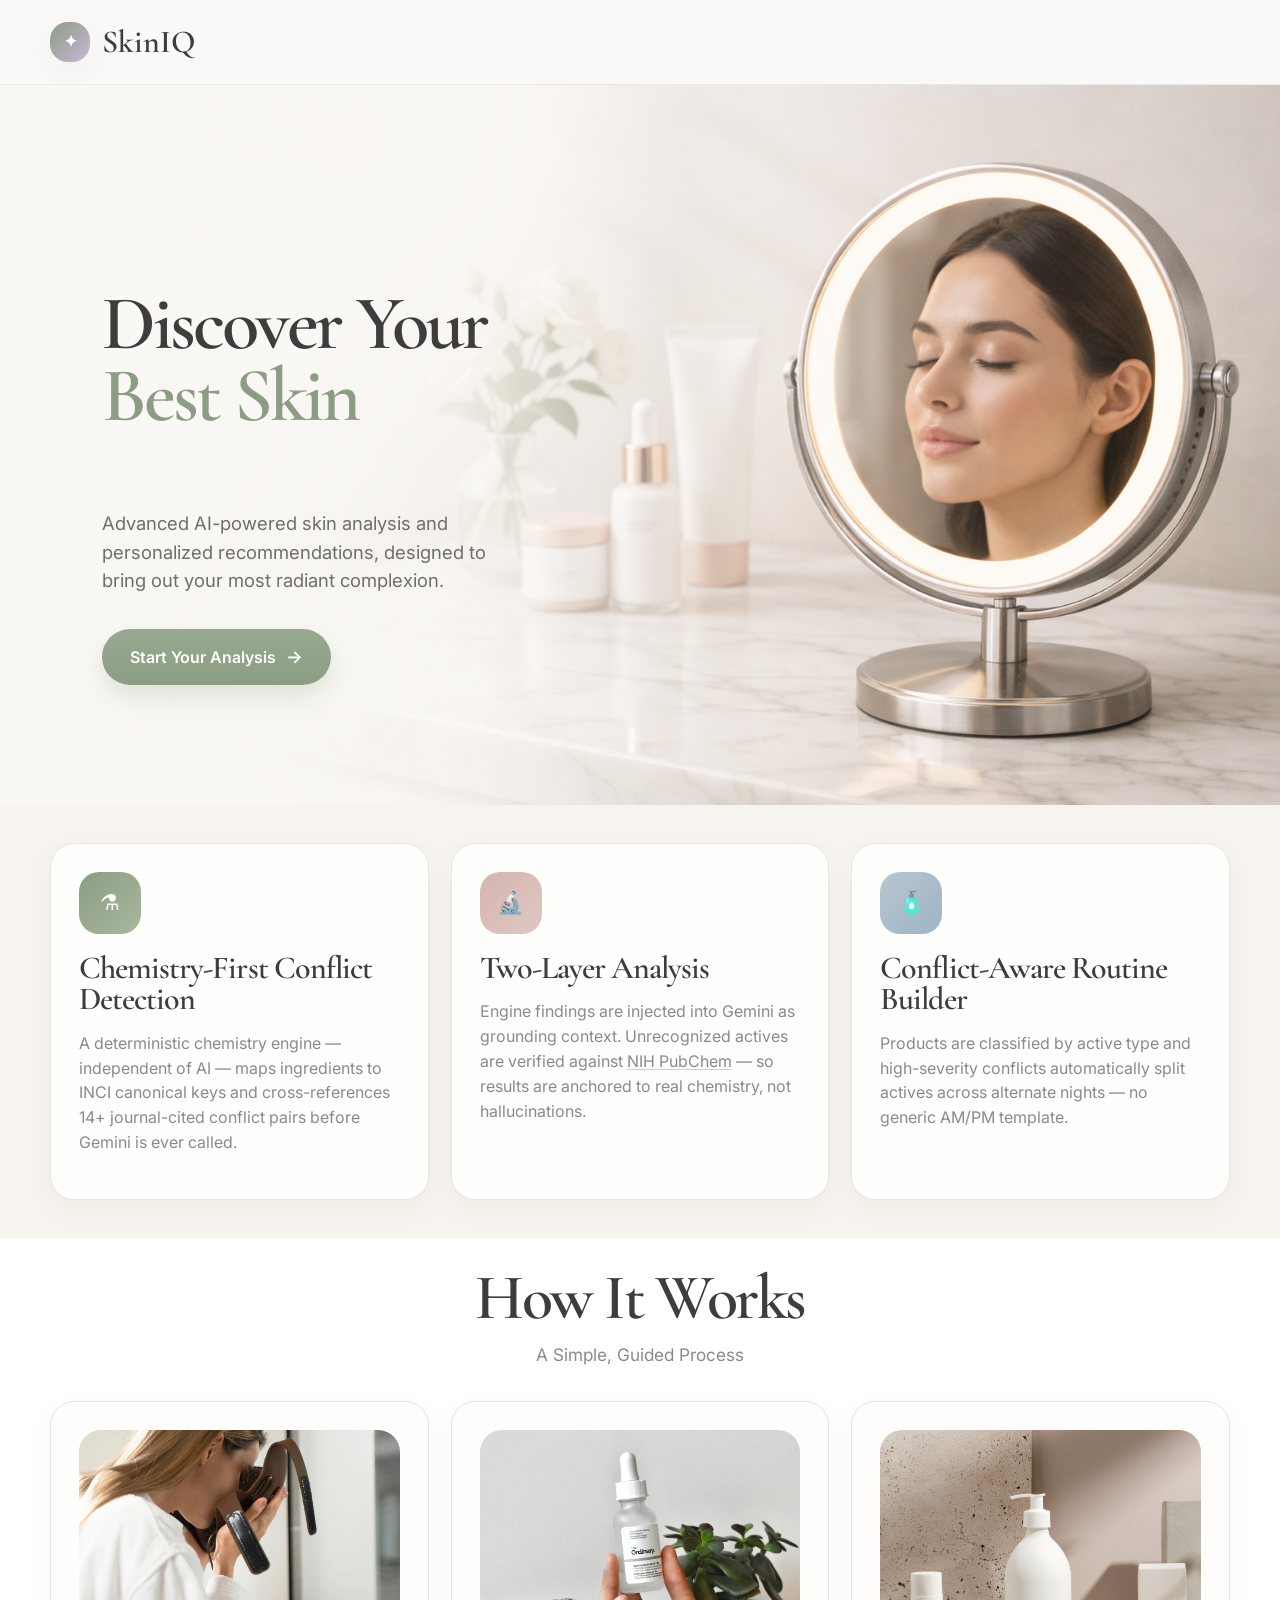
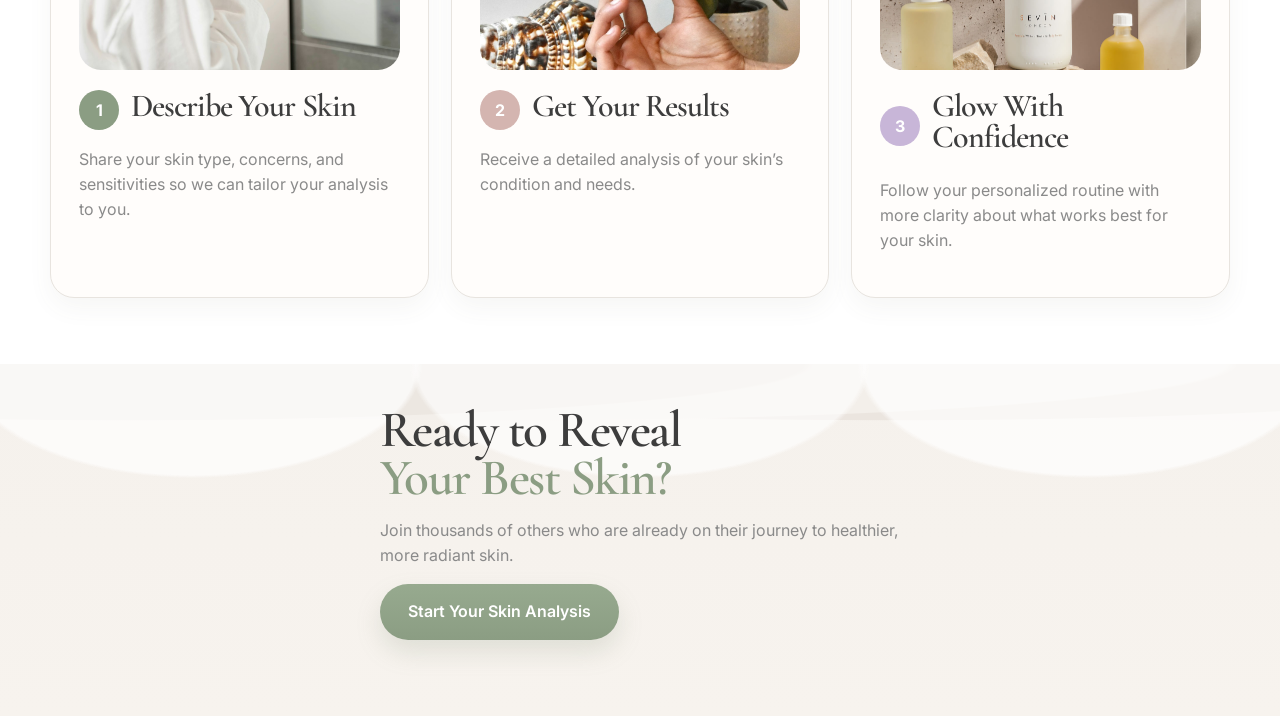
==== commit ab8ee46d: "Pre-demo polish: UX flow, technical depth visibility, and state fixes - Replace alert() with inline " ====
--- a/frontend/index.html
+++ b/frontend/index.html
@@ -29,6 +29,17 @@
           <a href="#/" class="header-link" id="startOverLink">Start Over</a>
         </div>
       </div>
+      <div id="flowSteps" class="flow-steps hidden">
+        <div class="container flow-steps-inner">
+          <div class="flow-step" data-step="1"><span class="flow-dot"></span><span class="flow-label">Profile</span></div>
+          <div class="flow-connector"></div>
+          <div class="flow-step" data-step="2"><span class="flow-dot"></span><span class="flow-label">Products</span></div>
+          <div class="flow-connector"></div>
+          <div class="flow-step" data-step="3"><span class="flow-dot"></span><span class="flow-label">Analysis</span></div>
+          <div class="flow-connector"></div>
+          <div class="flow-step" data-step="4"><span class="flow-dot"></span><span class="flow-label">Routine</span></div>
+        </div>
+      </div>
     </header>
 
     <main id="app">
@@ -61,29 +72,33 @@
           <div class="container">
             <div class="feature-grid">
               <article class="info-card">
-                <div class="icon-box primary">🛡</div>
-                <h3>Advanced Skin Analysis</h3>
+                <div class="icon-box primary">⚗</div>
+                <h3>Chemistry-First Conflict Detection</h3>
                 <p>
-                  In-depth evaluation of your skin’s unique condition and personalized
-                  ingredient safety checks.
+                  A deterministic chemistry engine — independent of AI — maps ingredients to
+                  INCI canonical keys and cross-references 14+ journal-cited conflict pairs
+                  before Gemini is ever called.
                 </p>
               </article>
 
               <article class="info-card">
-                <div class="icon-box secondary">✨</div>
-                <h3>Personalized Recommendations</h3>
+                <div class="icon-box secondary">🔬</div>
+                <h3>Two-Layer Analysis</h3>
                 <p>
-                  Custom routines and product suggestions tailored just for you,
-                  based on your skin goals.
+                  Engine findings are injected into Gemini as grounding context.
+                  Unrecognized actives are verified against
+                  <a class="home-card-link" href="https://pubchem.ncbi.nlm.nih.gov/" target="_blank" rel="noopener">NIH PubChem</a>
+                  — so results are anchored to real chemistry, not hallucinations.
                 </p>
               </article>
 
               <article class="info-card">
                 <div class="icon-box accent">🧴</div>
-                <h3>Analyze Your Routine</h3>
+                <h3>Conflict-Aware Routine Builder</h3>
                 <p>
-                  Review your current products, routine structure, and how ingredients
-                  may be affecting your skin.
+                  Products are classified by active type and high-severity conflicts
+                  automatically split actives across alternate nights — no generic
+                  AM/PM template.
                 </p>
               </article>
             </div>
@@ -159,6 +174,7 @@
       <section class="page" id="page-profile">
         <section class="page-section">
           <div class="container narrow">
+            <a href="#/" class="page-back-link">← Home</a>
             <div class="section-head centered">
               <h1>Build Your Profile</h1>
               <p>
@@ -193,6 +209,7 @@
                 <div class="checkbox-grid" id="sensitivitiesGrid"></div>
               </article>
 
+              <p id="profileError" class="inline-error hidden"></p>
               <button class="btn btn-primary btn-lg btn-full" id="toProductsBtn">
                 Continue to Products
                 <span class="btn-arrow">→</span>
@@ -206,6 +223,7 @@
       <section class="page" id="page-products">
         <section class="page-section">
           <div class="container medium">
+            <a href="#/profile" class="page-back-link">← Profile</a>
             <div class="section-head centered">
               <h1>Your Skincare Shelf</h1>
               <p>Add 2–4 products from your current routine for analysis.</p>
@@ -248,6 +266,7 @@
                 <p>Search and add 2–4 products from your routine to get started.</p>
               </div>
 
+              <p id="productsError" class="inline-error hidden"></p>
               <button class="btn btn-primary btn-lg btn-full" id="analyzeRoutineBtn">
                 Analyze My Routine
                 <span class="btn-arrow">→</span>
@@ -260,83 +279,101 @@
       <!-- ANALYSIS -->
       <section class="page" id="page-analysis">
         <section class="page-section">
-          <div class="container medium">
-            <div class="section-head centered">
-              <h1>Your Ingredient Analysis</h1>
-              <p>
-                We found several interactions in your routine and tailored the results
-                to your skin profile.
-              </p>
-            </div>
-
-            <div class="analysis-top-grid">
-              <article class="summary-card high-tone">
-                <div class="summary-icon">⚠</div>
-                <div>
-                  <h4>High Priority Conflict</h4>
-                  <p id="highPriorityText">
-                    Retinoid and exfoliating acid should not be used in the same routine.
-                  </p>
-                </div>
-              </article>
-
-              <article class="summary-card medium-tone">
-                <div class="summary-icon">☼</div>
-                <div>
-                  <h4>Daily Protection</h4>
-                  <p>Morning SPF helps prevent damage and protect against dark spots.</p>
-                </div>
-              </article>
-
-              <article class="summary-card low-tone">
-                <div class="summary-icon">✓</div>
-                <div>
-                  <h4>Barrier Support Opportunity</h4>
-                  <p>Add recovery-focused hydration between active nights.</p>
-                </div>
-              </article>
-            </div>
-
-            <article class="panel">
-              <div class="results-top">
-                <h3>Conflict Report</h3>
-                <div class="legend">
-                  <span class="legend-pill high">High</span>
-                  <span class="legend-pill medium">Medium</span>
-                  <span class="legend-pill low">Low</span>
-                </div>
-              </div>
-
-              <div id="analysisLoading" class="loading-block hidden">
-                <div class="spinner"></div>
-                <p>Analyzing your product combinations...</p>
-              </div>
-
-              <div id="conflictsList" class="conflicts-list"></div>
-            </article>
-
-            <div class="analysis-bottom-grid">
+          <div class="analysis-page-wrapper">
+            <div class="container medium analysis-main-col">
+              <a href="#/products" class="page-back-link">← Products</a>
+              <div class="section-head centered">
+                <h1>Your Ingredient Analysis</h1>
+                <p id="analysisSubtitle">Analyzing your routine&hellip;</p>
+                <p class="analysis-powered-by">Analyzed by our chemistry engine &amp; Gemini 2.5 Flash</p>
+              </div>
+
+              <div class="analysis-top-grid">
+                <article class="summary-card high-tone">
+                  <div class="summary-icon">⚠</div>
+                  <div>
+                    <h4></h4>
+                    <p id="highPriorityText"></p>
+                  </div>
+                </article>
+
+                <article class="summary-card medium-tone">
+                  <div class="summary-icon">☼</div>
+                  <div>
+                    <h4></h4>
+                    <p></p>
+                  </div>
+                </article>
+
+                <article class="summary-card low-tone">
+                  <div class="summary-icon">✓</div>
+                  <div>
+                    <h4></h4>
+                    <p></p>
+                  </div>
+                </article>
+              </div>
+
               <article class="panel">
-                <div class="panel-head">
-                  <h3>Flagged Ingredients</h3>
-                  <p>Ingredients worth extra attention based on your profile and routine.</p>
-                </div>
-                <div id="flaggedIngredients" class="tag-list"></div>
-              </article>
-
-              <article class="panel">
-                <div class="panel-head">
-                  <h3>What We Recommend</h3>
-                  <p>Practical changes to lower irritation and improve compatibility.</p>
-                </div>
-                <ul id="analysisRecommendations" class="bullet-list"></ul>
-              </article>
-            </div>
-
-            <button class="btn btn-primary btn-lg btn-full" id="toRoutineBtn">
-              Build My Routine
-              <span class="btn-arrow">→</span>
-            </button>
+                <div class="results-top">
+                  <h3>Conflict Report</h3>
+                  <div class="legend">
+                    <span class="legend-pill high">High Risk</span>
+                    <span class="legend-pill medium">Medium Risk</span>
+                    <span class="legend-pill low">Safe</span>
+                  </div>
+                </div>
+                <p class="engine-method-note">⚗ Conflicts are first detected by a local chemistry engine using journal-cited rules, then expanded by Gemini. Cards marked <strong>⚗ Chemistry Engine</strong> were caught deterministically.</p>
+
+                <div id="analysisLoading" class="loading-block hidden">
+                  <div class="spinner"></div>
+                  <p>Analyzing your product combinations...</p>
+                </div>
+
+                <div id="conflictsList" class="conflicts-list"></div>
+              </article>
+
+              <div class="analysis-bottom-grid">
+                <article class="panel">
+                  <div class="panel-head">
+                    <h3>Flagged Ingredients</h3>
+                    <p>Ingredients worth extra attention based on your profile and routine.</p>
+                  </div>
+                  <div id="flaggedIngredients" class="tag-list"></div>
+                </article>
+
+                <article class="panel">
+                  <div class="panel-head">
+                    <h3>What We Recommend</h3>
+                    <p>Practical changes to lower irritation and improve compatibility.</p>
+                  </div>
+                  <ul id="analysisRecommendations" class="bullet-list"></ul>
+                </article>
+              </div>
+
+              <button class="btn btn-primary btn-lg btn-full" id="toRoutineBtn">
+                Build My Routine
+                <span class="btn-arrow">→</span>
+              </button>
+
+              <!-- Mobile-only toggle button for sidebar -->
+              <button id="mobileSidebarToggleBtn" class="btn btn-sm sidebar-mobile-toggle hidden">
+                ⚠ View Safer Alternatives
+              </button>
+            </div>
+
+            <!-- ALTERNATIVES SIDEBAR — only shown when high-risk conflicts exist -->
+            <aside id="alternativesSidebar" class="alternatives-sidebar hidden">
+              <div class="sidebar-header">
+                <div class="sidebar-title-row">
+                  <span class="sidebar-alert-icon">⚠</span>
+                  <h3>Safer Alternatives</h3>
+                </div>
+                <p class="sidebar-subtitle">High-risk conflict detected. Consider swapping one of these products.</p>
+                <button id="closeSidebarBtn" class="sidebar-close" aria-label="Close sidebar">×</button>
+              </div>
+              <div id="alternativesSidebarBody" class="sidebar-body"></div>
+            </aside>
           </div>
         </section>
       </section>
@@ -357,24 +394,24 @@
               <article class="summary-card low-tone">
                 <div class="summary-icon">✓</div>
                 <div>
-                  <h4>Active Separation</h4>
-                  <p>Retinoid and exfoliant are scheduled on different days.</p>
+                  <h4></h4>
+                  <p></p>
                 </div>
               </article>
 
               <article class="summary-card medium-tone">
                 <div class="summary-icon">☼</div>
                 <div>
-                  <h4>Daily Protection</h4>
-                  <p>Morning SPF helps prevent damage and protect against dark spots.</p>
+                  <h4></h4>
+                  <p></p>
                 </div>
               </article>
 
               <article class="summary-card accent-tone">
                 <div class="summary-icon">✨</div>
                 <div>
-                  <h4>Recovery Balance</h4>
-                  <p>Hydration-focused days help maintain barrier health.</p>
+                  <h4></h4>
+                  <p></p>
                 </div>
               </article>
             </div>
@@ -420,7 +457,7 @@
               <div class="panel-head">
                 <h3>Pro Application Tips</h3>
               </div>
-              <ul class="bullet-list">
+              <ul class="bullet-list" id="proTipsList">
                 <li>Wait 10 minutes after cleansing before applying retinoids for better tolerance.</li>
                 <li>Apply products from thinnest to thickest consistency.</li>
                 <li>Always use sunscreen as the final step in your morning routine.</li>
--- a/frontend/styles.css
+++ b/frontend/styles.css
@@ -137,6 +137,87 @@
 
 .header-link:hover {
   color: var(--primary);
+}
+
+/* Flow step progress bar */
+.flow-steps {
+  border-top: 1px solid rgba(232, 228, 223, 0.6);
+  padding: 6px 0;
+}
+
+.flow-steps-inner {
+  display: flex;
+  align-items: center;
+  gap: 0;
+}
+
+.flow-step {
+  display: flex;
+  align-items: center;
+  gap: 6px;
+  opacity: 0.38;
+  transition: opacity 0.2s ease;
+}
+
+.flow-step.active {
+  opacity: 1;
+}
+
+.flow-step.done {
+  opacity: 0.62;
+}
+
+.flow-dot {
+  width: 7px;
+  height: 7px;
+  border-radius: 50%;
+  background: var(--muted-foreground);
+  transition: background 0.2s ease;
+  flex-shrink: 0;
+}
+
+.flow-step.active .flow-dot {
+  background: var(--primary);
+  box-shadow: 0 0 0 2px rgba(139, 157, 131, 0.22);
+}
+
+.flow-step.done .flow-dot {
+  background: var(--primary);
+}
+
+.flow-label {
+  font-size: 0.72rem;
+  letter-spacing: 0.04em;
+  color: var(--muted-foreground);
+  font-weight: 500;
+  white-space: nowrap;
+}
+
+.flow-step.active .flow-label {
+  color: var(--primary-dark);
+}
+
+.flow-connector {
+  flex: 1;
+  height: 1px;
+  background: var(--border);
+  margin: 0 8px;
+  min-width: 16px;
+  max-width: 48px;
+}
+
+/* Back navigation */
+.page-back-link {
+  display: inline-block;
+  margin-bottom: 12px;
+  font-size: 0.82rem;
+  color: var(--muted-foreground);
+  letter-spacing: 0.02em;
+  transition: color 0.15s ease;
+}
+
+.page-back-link:hover {
+  color: var(--primary-dark);
 }
 
 .hero {
@@ -352,6 +433,18 @@
   color: var(--muted-foreground);
 }
 
+.home-card-link {
+  color: var(--muted-foreground);
+  text-decoration: underline;
+  text-decoration-color: rgba(138, 138, 138, 0.4);
+  text-underline-offset: 2px;
+  transition: color 0.15s ease;
+}
+
+.home-card-link:hover {
+  color: var(--primary-dark);
+}
+
 .section-head {
   margin-bottom: 32px;
 }
@@ -852,23 +945,27 @@
 
 .conflict-card {
   border-radius: 20px;
-  padding: 18px;
+  padding: 18px 18px 18px 22px;
   border: 1px solid transparent;
+  border-left-width: 4px;
 }
 
 .conflict-card.high {
   background: var(--high-bg);
   border-color: var(--high-border);
+  border-left-color: var(--high-text);
 }
 
 .conflict-card.medium {
   background: var(--medium-bg);
   border-color: var(--medium-border);
+  border-left-color: var(--medium-text);
 }
 
 .conflict-card.low {
   background: var(--low-bg);
   border-color: var(--low-border);
+  border-left-color: var(--low-text);
 }
 
 .conflict-head {
@@ -877,6 +974,22 @@
   justify-content: space-between;
   gap: 12px;
 }
+
+.conflict-head-left {
+  display: flex;
+  align-items: flex-start;
+  gap: 10px;
+}
+
+.conflict-risk-icon {
+  font-size: 1.1rem;
+  line-height: 1.4;
+  flex-shrink: 0;
+}
+
+.conflict-risk-icon.high { color: var(--high-text); }
+.conflict-risk-icon.medium { color: var(--medium-text); }
+.conflict-risk-icon.low { color: var(--low-text); }
 
 .conflict-title {
   margin: 0;
@@ -890,6 +1003,284 @@
 
 .conflict-body p {
   margin: 0 0 8px;
+}
+
+.routine-empty-note {
+  color: #9aa3b2;
+  font-size: 0.875rem;
+  font-style: italic;
+  padding: 8px 0;
+}
+
+.analysis-powered-by {
+  font-size: 0.75rem;
+  color: #9aa3b2;
+  margin-top: 6px;
+  letter-spacing: 0.02em;
+}
+
+.pubchem-link {
+  color: #9aa3b2;
+  text-decoration: underline;
+  text-decoration-color: rgba(154, 163, 178, 0.5);
+  text-underline-offset: 2px;
+  transition: color 0.15s ease;
+}
+
+.pubchem-link:hover {
+  color: var(--primary-dark);
+}
+
+.name-only-note {
+  font-size: 0.82rem;
+  color: #7a6a52;
+  background: #fdf8f0;
+  border: 1px solid #e8dcc8;
+  border-radius: 8px;
+  padding: 8px 12px;
+  margin-bottom: 12px;
+}
+
+.inline-error {
+  color: #c0392b;
+  font-size: 0.875rem;
+  margin-bottom: 8px;
+}
+
+.engine-badge {
+  display: inline-flex;
+  align-items: center;
+  gap: 4px;
+  margin-top: 10px;
+  padding: 3px 9px;
+  border-radius: 99px;
+  background: #f0f4ff;
+  border: 1px solid #c8d5f5;
+  color: #4a5fa8;
+  font-size: 0.72rem;
+  font-weight: 500;
+  letter-spacing: 0.01em;
+}
+
+.engine-source {
+  color: #6b7db8;
+  font-style: italic;
+}
+
+.engine-method-note {
+  font-size: 0.73rem;
+  color: #8a96b8;
+  margin: 4px 0 12px;
+  line-height: 1.5;
+}
+
+/* ── Analysis page two-column layout ── */
+.analysis-page-wrapper {
+  display: flex;
+  align-items: flex-start;
+  gap: 24px;
+  max-width: calc(var(--container-medium, 860px) + 360px + 24px);
+  margin: 0 auto;
+  padding: 0 20px;
+}
+
+.analysis-main-col {
+  flex: 1;
+  min-width: 0;
+  padding: 0;
+  width: auto;
+}
+
+/* ── Alternatives sidebar ── */
+.alternatives-sidebar {
+  width: 320px;
+  flex-shrink: 0;
+  position: sticky;
+  top: 90px;
+  background: #fff;
+  border: 1.5px solid var(--high-border);
+  border-radius: 24px;
+  overflow: hidden;
+  box-shadow: 0 4px 24px rgba(0,0,0,0.07);
+}
+
+.alternatives-sidebar.hidden {
+  display: none;
+}
+
+.sidebar-header {
+  background: var(--high-bg);
+  padding: 18px 18px 14px;
+  border-bottom: 1px solid var(--high-border);
+  position: relative;
+}
+
+.sidebar-title-row {
+  display: flex;
+  align-items: center;
+  gap: 8px;
+  margin-bottom: 6px;
+}
+
+.sidebar-alert-icon {
+  color: var(--high-text);
+  font-size: 1.1rem;
+}
+
+.sidebar-header h3 {
+  margin: 0;
+  font-size: 1rem;
+  font-weight: 700;
+  color: var(--high-text);
+}
+
+.sidebar-subtitle {
+  margin: 0;
+  font-size: 0.82rem;
+  color: var(--high-text);
+  opacity: 0.85;
+  line-height: 1.4;
+}
+
+.sidebar-close {
+  position: absolute;
+  top: 12px;
+  right: 14px;
+  background: none;
+  border: none;
+  font-size: 1.3rem;
+  cursor: pointer;
+  color: var(--high-text);
+  line-height: 1;
+  padding: 2px 6px;
+  border-radius: 6px;
+}
+
+.sidebar-close:hover {
+  background: var(--high-border);
+}
+
+.sidebar-body {
+  padding: 16px;
+  display: flex;
+  flex-direction: column;
+  gap: 16px;
+  max-height: calc(100vh - 220px);
+  overflow-y: auto;
+}
+
+/* ── Alternative product card ── */
+.alt-product-card {
+  border: 1px solid var(--border, #e8e0d8);
+  border-radius: 16px;
+  padding: 14px;
+  background: #fafaf9;
+}
+
+.alt-replaces-label {
+  font-size: 0.75rem;
+  color: var(--high-text);
+  font-weight: 600;
+  background: var(--high-bg);
+  border: 1px solid var(--high-border);
+  border-radius: 999px;
+  padding: 3px 10px;
+  display: inline-block;
+  margin-bottom: 10px;
+}
+
+.alt-product-name {
+  margin: 0 0 3px;
+  font-weight: 700;
+  font-size: 0.95rem;
+  line-height: 1.3;
+}
+
+.alt-product-brand {
+  margin: 0 0 8px;
+  font-size: 0.82rem;
+  color: #888;
+}
+
+.alt-why-safer {
+  margin: 0 0 10px;
+  font-size: 0.83rem;
+  line-height: 1.5;
+  color: #555;
+}
+
+.alt-verified-badge {
+  display: inline-flex;
+  align-items: center;
+  gap: 5px;
+  font-size: 0.75rem;
+  color: var(--low-text);
+  background: var(--low-bg);
+  border: 1px solid var(--low-border);
+  border-radius: 999px;
+  padding: 3px 10px;
+  margin-bottom: 10px;
+}
+
+.alt-unverified-badge {
+  display: inline-flex;
+  align-items: center;
+  gap: 5px;
+  font-size: 0.75rem;
+  color: var(--medium-text);
+  background: var(--medium-bg);
+  border: 1px solid var(--medium-border);
+  border-radius: 999px;
+  padding: 3px 10px;
+  margin-bottom: 10px;
+}
+
+.alt-ingredient-count {
+  margin: 0 0 10px;
+  font-size: 0.78rem;
+  color: #888;
+}
+
+.btn-sm {
+  padding: 8px 16px;
+  font-size: 0.85rem;
+}
+
+.sidebar-mobile-toggle {
+  display: none;
+}
+
+@media (max-width: 960px) {
+  .analysis-page-wrapper {
+    flex-direction: column;
+    padding: 0 12px;
+  }
+
+  .alternatives-sidebar {
+    width: 100%;
+    position: static;
+    display: none;
+  }
+
+  .alternatives-sidebar.mobile-open {
+    display: block;
+  }
+
+  .sidebar-mobile-toggle {
+    display: block;
+    width: 100%;
+    text-align: center;
+    background: var(--high-bg);
+    border: 1.5px solid var(--high-border);
+    color: var(--high-text);
+    margin-top: 12px;
+    border-radius: 999px;
+    font-weight: 600;
+  }
+
+  .sidebar-mobile-toggle.hidden {
+    display: none;
+  }
 }
 
 .tag-list {
--- a/frontend/styles.css
+++ b/frontend/styles.css
@@ -137,6 +137,87 @@
 
 .header-link:hover {
   color: var(--primary);
+}
+
+/* Flow step progress bar */
+.flow-steps {
+  border-top: 1px solid rgba(232, 228, 223, 0.6);
+  padding: 6px 0;
+}
+
+.flow-steps-inner {
+  display: flex;
+  align-items: center;
+  gap: 0;
+}
+
+.flow-step {
+  display: flex;
+  align-items: center;
+  gap: 6px;
+  opacity: 0.38;
+  transition: opacity 0.2s ease;
+}
+
+.flow-step.active {
+  opacity: 1;
+}
+
+.flow-step.done {
+  opacity: 0.62;
+}
+
+.flow-dot {
+  width: 7px;
+  height: 7px;
+  border-radius: 50%;
+  background: var(--muted-foreground);
+  transition: background 0.2s ease;
+  flex-shrink: 0;
+}
+
+.flow-step.active .flow-dot {
+  background: var(--primary);
+  box-shadow: 0 0 0 2px rgba(139, 157, 131, 0.22);
+}
+
+.flow-step.done .flow-dot {
+  background: var(--primary);
+}
+
+.flow-label {
+  font-size: 0.72rem;
+  letter-spacing: 0.04em;
+  color: var(--muted-foreground);
+  font-weight: 500;
+  white-space: nowrap;
+}
+
+.flow-step.active .flow-label {
+  color: var(--primary-dark);
+}
+
+.flow-connector {
+  flex: 1;
+  height: 1px;
+  background: var(--border);
+  margin: 0 8px;
+  min-width: 16px;
+  max-width: 48px;
+}
+
+/* Back navigation */
+.page-back-link {
+  display: inline-block;
+  margin-bottom: 12px;
+  font-size: 0.82rem;
+  color: var(--muted-foreground);
+  letter-spacing: 0.02em;
+  transition: color 0.15s ease;
+}
+
+.page-back-link:hover {
+  color: var(--primary-dark);
 }
 
 .hero {
@@ -352,6 +433,18 @@
   color: var(--muted-foreground);
 }
 
+.home-card-link {
+  color: var(--muted-foreground);
+  text-decoration: underline;
+  text-decoration-color: rgba(138, 138, 138, 0.4);
+  text-underline-offset: 2px;
+  transition: color 0.15s ease;
+}
+
+.home-card-link:hover {
+  color: var(--primary-dark);
+}
+
 .section-head {
   margin-bottom: 32px;
 }
@@ -852,23 +945,27 @@
 
 .conflict-card {
   border-radius: 20px;
-  padding: 18px;
+  padding: 18px 18px 18px 22px;
   border: 1px solid transparent;
+  border-left-width: 4px;
 }
 
 .conflict-card.high {
   background: var(--high-bg);
   border-color: var(--high-border);
+  border-left-color: var(--high-text);
 }
 
 .conflict-card.medium {
   background: var(--medium-bg);
   border-color: var(--medium-border);
+  border-left-color: var(--medium-text);
 }
 
 .conflict-card.low {
   background: var(--low-bg);
   border-color: var(--low-border);
+  border-left-color: var(--low-text);
 }
 
 .conflict-head {
@@ -877,6 +974,22 @@
   justify-content: space-between;
   gap: 12px;
 }
+
+.conflict-head-left {
+  display: flex;
+  align-items: flex-start;
+  gap: 10px;
+}
+
+.conflict-risk-icon {
+  font-size: 1.1rem;
+  line-height: 1.4;
+  flex-shrink: 0;
+}
+
+.conflict-risk-icon.high { color: var(--high-text); }
+.conflict-risk-icon.medium { color: var(--medium-text); }
+.conflict-risk-icon.low { color: var(--low-text); }
 
 .conflict-title {
   margin: 0;
@@ -890,6 +1003,284 @@
 
 .conflict-body p {
   margin: 0 0 8px;
+}
+
+.routine-empty-note {
+  color: #9aa3b2;
+  font-size: 0.875rem;
+  font-style: italic;
+  padding: 8px 0;
+}
+
+.analysis-powered-by {
+  font-size: 0.75rem;
+  color: #9aa3b2;
+  margin-top: 6px;
+  letter-spacing: 0.02em;
+}
+
+.pubchem-link {
+  color: #9aa3b2;
+  text-decoration: underline;
+  text-decoration-color: rgba(154, 163, 178, 0.5);
+  text-underline-offset: 2px;
+  transition: color 0.15s ease;
+}
+
+.pubchem-link:hover {
+  color: var(--primary-dark);
+}
+
+.name-only-note {
+  font-size: 0.82rem;
+  color: #7a6a52;
+  background: #fdf8f0;
+  border: 1px solid #e8dcc8;
+  border-radius: 8px;
+  padding: 8px 12px;
+  margin-bottom: 12px;
+}
+
+.inline-error {
+  color: #c0392b;
+  font-size: 0.875rem;
+  margin-bottom: 8px;
+}
+
+.engine-badge {
+  display: inline-flex;
+  align-items: center;
+  gap: 4px;
+  margin-top: 10px;
+  padding: 3px 9px;
+  border-radius: 99px;
+  background: #f0f4ff;
+  border: 1px solid #c8d5f5;
+  color: #4a5fa8;
+  font-size: 0.72rem;
+  font-weight: 500;
+  letter-spacing: 0.01em;
+}
+
+.engine-source {
+  color: #6b7db8;
+  font-style: italic;
+}
+
+.engine-method-note {
+  font-size: 0.73rem;
+  color: #8a96b8;
+  margin: 4px 0 12px;
+  line-height: 1.5;
+}
+
+/* ── Analysis page two-column layout ── */
+.analysis-page-wrapper {
+  display: flex;
+  align-items: flex-start;
+  gap: 24px;
+  max-width: calc(var(--container-medium, 860px) + 360px + 24px);
+  margin: 0 auto;
+  padding: 0 20px;
+}
+
+.analysis-main-col {
+  flex: 1;
+  min-width: 0;
+  padding: 0;
+  width: auto;
+}
+
+/* ── Alternatives sidebar ── */
+.alternatives-sidebar {
+  width: 320px;
+  flex-shrink: 0;
+  position: sticky;
+  top: 90px;
+  background: #fff;
+  border: 1.5px solid var(--high-border);
+  border-radius: 24px;
+  overflow: hidden;
+  box-shadow: 0 4px 24px rgba(0,0,0,0.07);
+}
+
+.alternatives-sidebar.hidden {
+  display: none;
+}
+
+.sidebar-header {
+  background: var(--high-bg);
+  padding: 18px 18px 14px;
+  border-bottom: 1px solid var(--high-border);
+  position: relative;
+}
+
+.sidebar-title-row {
+  display: flex;
+  align-items: center;
+  gap: 8px;
+  margin-bottom: 6px;
+}
+
+.sidebar-alert-icon {
+  color: var(--high-text);
+  font-size: 1.1rem;
+}
+
+.sidebar-header h3 {
+  margin: 0;
+  font-size: 1rem;
+  font-weight: 700;
+  color: var(--high-text);
+}
+
+.sidebar-subtitle {
+  margin: 0;
+  font-size: 0.82rem;
+  color: var(--high-text);
+  opacity: 0.85;
+  line-height: 1.4;
+}
+
+.sidebar-close {
+  position: absolute;
+  top: 12px;
+  right: 14px;
+  background: none;
+  border: none;
+  font-size: 1.3rem;
+  cursor: pointer;
+  color: var(--high-text);
+  line-height: 1;
+  padding: 2px 6px;
+  border-radius: 6px;
+}
+
+.sidebar-close:hover {
+  background: var(--high-border);
+}
+
+.sidebar-body {
+  padding: 16px;
+  display: flex;
+  flex-direction: column;
+  gap: 16px;
+  max-height: calc(100vh - 220px);
+  overflow-y: auto;
+}
+
+/* ── Alternative product card ── */
+.alt-product-card {
+  border: 1px solid var(--border, #e8e0d8);
+  border-radius: 16px;
+  padding: 14px;
+  background: #fafaf9;
+}
+
+.alt-replaces-label {
+  font-size: 0.75rem;
+  color: var(--high-text);
+  font-weight: 600;
+  background: var(--high-bg);
+  border: 1px solid var(--high-border);
+  border-radius: 999px;
+  padding: 3px 10px;
+  display: inline-block;
+  margin-bottom: 10px;
+}
+
+.alt-product-name {
+  margin: 0 0 3px;
+  font-weight: 700;
+  font-size: 0.95rem;
+  line-height: 1.3;
+}
+
+.alt-product-brand {
+  margin: 0 0 8px;
+  font-size: 0.82rem;
+  color: #888;
+}
+
+.alt-why-safer {
+  margin: 0 0 10px;
+  font-size: 0.83rem;
+  line-height: 1.5;
+  color: #555;
+}
+
+.alt-verified-badge {
+  display: inline-flex;
+  align-items: center;
+  gap: 5px;
+  font-size: 0.75rem;
+  color: var(--low-text);
+  background: var(--low-bg);
+  border: 1px solid var(--low-border);
+  border-radius: 999px;
+  padding: 3px 10px;
+  margin-bottom: 10px;
+}
+
+.alt-unverified-badge {
+  display: inline-flex;
+  align-items: center;
+  gap: 5px;
+  font-size: 0.75rem;
+  color: var(--medium-text);
+  background: var(--medium-bg);
+  border: 1px solid var(--medium-border);
+  border-radius: 999px;
+  padding: 3px 10px;
+  margin-bottom: 10px;
+}
+
+.alt-ingredient-count {
+  margin: 0 0 10px;
+  font-size: 0.78rem;
+  color: #888;
+}
+
+.btn-sm {
+  padding: 8px 16px;
+  font-size: 0.85rem;
+}
+
+.sidebar-mobile-toggle {
+  display: none;
+}
+
+@media (max-width: 960px) {
+  .analysis-page-wrapper {
+    flex-direction: column;
+    padding: 0 12px;
+  }
+
+  .alternatives-sidebar {
+    width: 100%;
+    position: static;
+    display: none;
+  }
+
+  .alternatives-sidebar.mobile-open {
+    display: block;
+  }
+
+  .sidebar-mobile-toggle {
+    display: block;
+    width: 100%;
+    text-align: center;
+    background: var(--high-bg);
+    border: 1.5px solid var(--high-border);
+    color: var(--high-text);
+    margin-top: 12px;
+    border-radius: 999px;
+    font-weight: 600;
+  }
+
+  .sidebar-mobile-toggle.hidden {
+    display: none;
+  }
 }
 
 .tag-list {
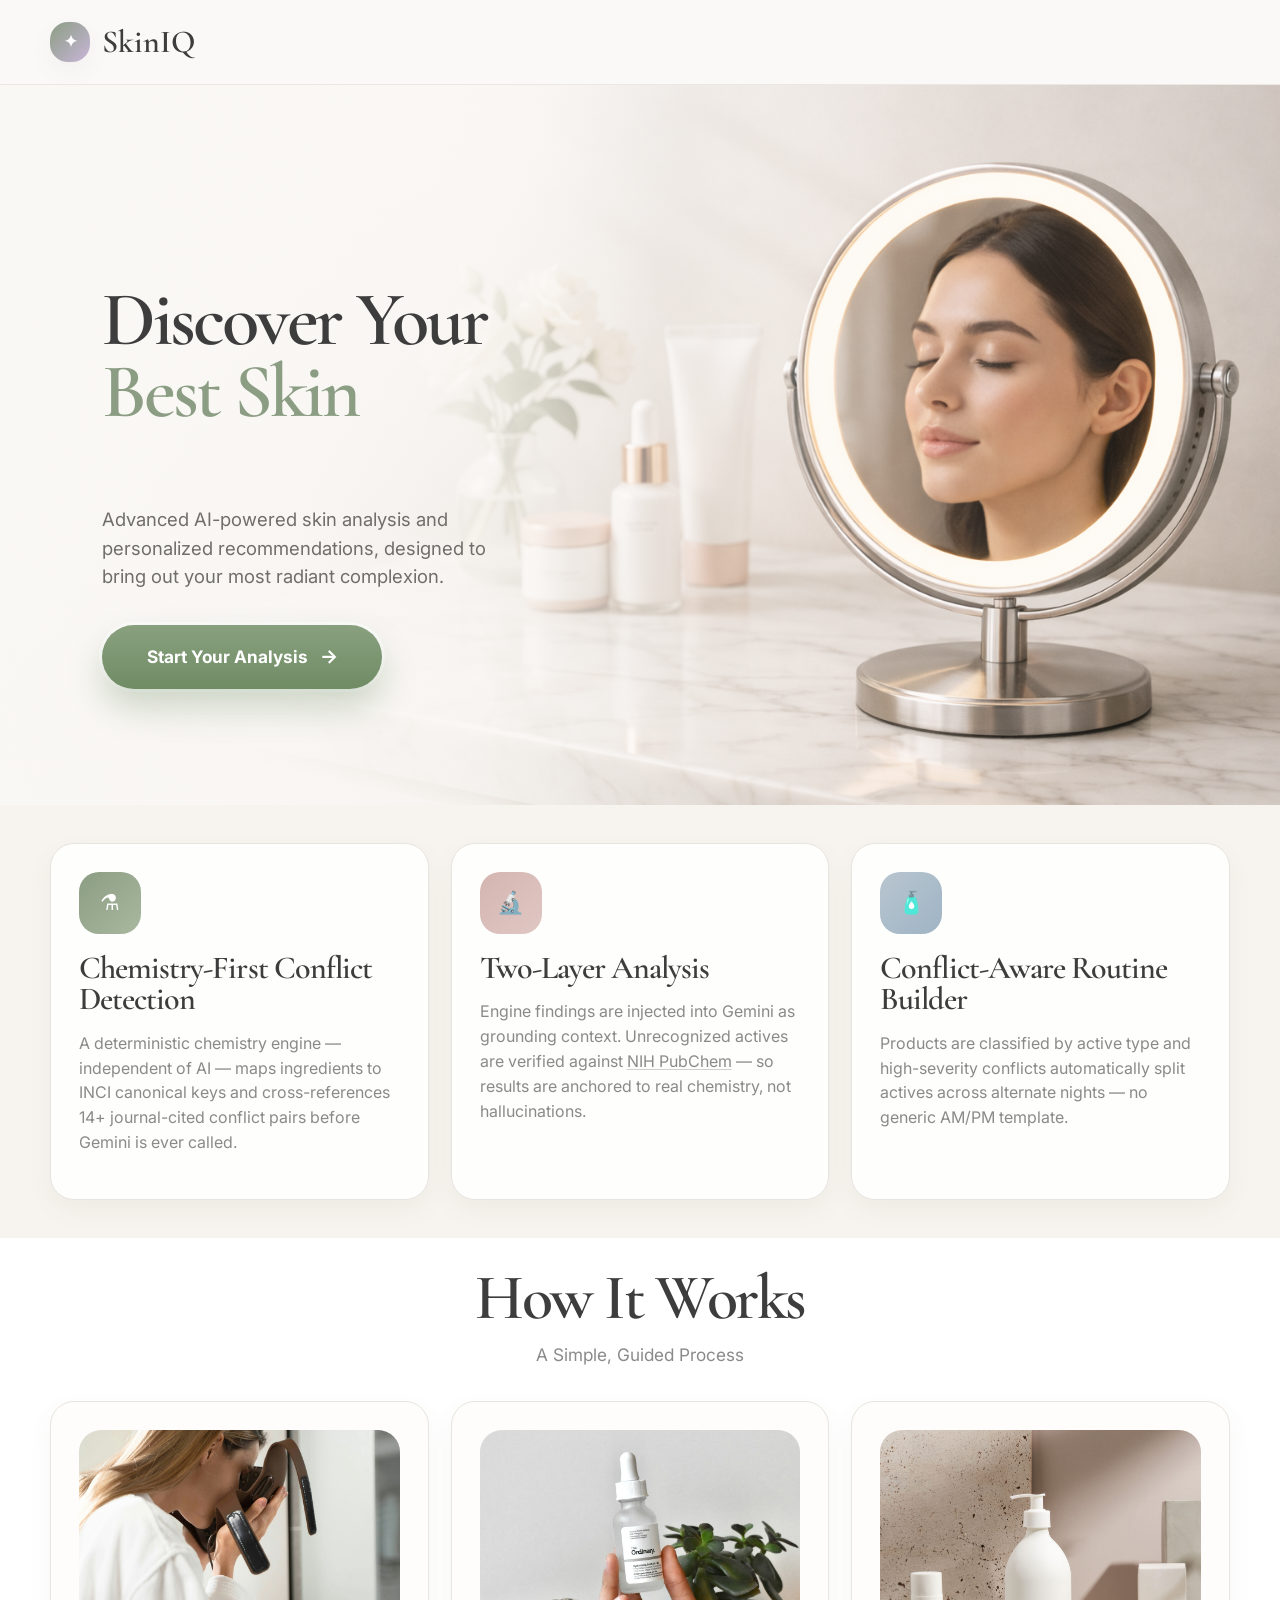
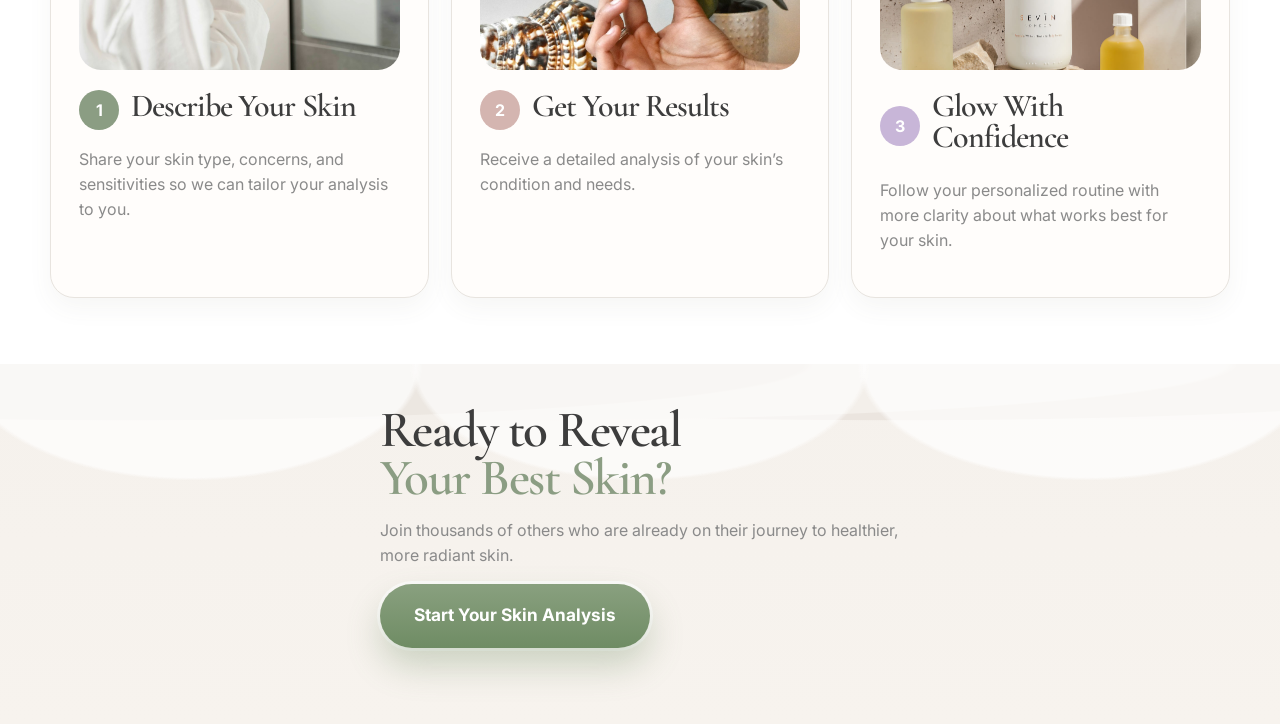
==== commit 31efcda3: "Add Gemini ingredient resolution for OBF-missing products; loading steps, alternatives panel, button" ====
--- a/frontend/index.html
+++ b/frontend/index.html
@@ -327,7 +327,8 @@
 
                 <div id="analysisLoading" class="loading-block hidden">
                   <div class="spinner"></div>
-                  <p>Analyzing your product combinations...</p>
+                  <p id="analysisLoadingStep">Running chemistry engine...</p>
+                  <p class="loading-time-note">This may take 1–2 minutes</p>
                 </div>
 
                 <div id="conflictsList" class="conflicts-list"></div>
@@ -351,29 +352,31 @@
                 </article>
               </div>
 
+              <!-- Alternatives panel — shown when high-risk conflicts exist -->
+              <article id="alternativesPanel" class="panel alternatives-panel hidden">
+                <div class="alternatives-panel-header">
+                  <span class="alt-panel-alert">⚠</span>
+                  <div>
+                    <h3>High-Risk Conflicts Detected</h3>
+                    <p class="alt-panel-subtitle">Consider these safer alternatives before building your routine. Choose how to proceed:</p>
+                  </div>
+                </div>
+                <div id="alternativesPanelBody" class="alt-panel-body"></div>
+                <div class="alt-panel-actions">
+                  <button class="btn btn-primary btn-lg" id="useAlternativesBtn">
+                    Build Routine With These Alternatives <span class="btn-arrow">→</span>
+                  </button>
+                  <button class="btn btn-secondary btn-lg" id="keepOriginalBtn">
+                    Keep My Products &amp; Build Routine
+                  </button>
+                </div>
+              </article>
+
               <button class="btn btn-primary btn-lg btn-full" id="toRoutineBtn">
                 Build My Routine
                 <span class="btn-arrow">→</span>
               </button>
-
-              <!-- Mobile-only toggle button for sidebar -->
-              <button id="mobileSidebarToggleBtn" class="btn btn-sm sidebar-mobile-toggle hidden">
-                ⚠ View Safer Alternatives
-              </button>
-            </div>
-
-            <!-- ALTERNATIVES SIDEBAR — only shown when high-risk conflicts exist -->
-            <aside id="alternativesSidebar" class="alternatives-sidebar hidden">
-              <div class="sidebar-header">
-                <div class="sidebar-title-row">
-                  <span class="sidebar-alert-icon">⚠</span>
-                  <h3>Safer Alternatives</h3>
-                </div>
-                <p class="sidebar-subtitle">High-risk conflict detected. Consider swapping one of these products.</p>
-                <button id="closeSidebarBtn" class="sidebar-close" aria-label="Close sidebar">×</button>
-              </div>
-              <div id="alternativesSidebarBody" class="sidebar-body"></div>
-            </aside>
+            </div>
           </div>
         </section>
       </section>
--- a/frontend/styles.css
+++ b/frontend/styles.css
@@ -309,9 +309,26 @@
 }
 
 .btn-primary {
-  background: linear-gradient(180deg, #97aa8f 0%, var(--primary) 100%);
+  background: linear-gradient(180deg, #89a07f 0%, #6f8c64 100%);
   color: white;
-  box-shadow: 0 12px 24px rgba(139, 157, 131, 0.22);
+  box-shadow:
+    0 18px 34px rgba(111, 140, 100, 0.32),
+    0 0 0 3px rgba(255, 255, 255, 0.72);
+}
+
+.btn-primary:hover {
+  transform: translateY(-2px) scale(1.01);
+  box-shadow:
+    0 22px 40px rgba(111, 140, 100, 0.38),
+    0 0 0 3px rgba(255, 255, 255, 0.78);
+}
+
+.btn-primary:focus-visible {
+  outline: none;
+  box-shadow:
+    0 0 0 4px rgba(255, 255, 255, 0.85),
+    0 0 0 8px rgba(111, 140, 100, 0.28),
+    0 18px 34px rgba(111, 140, 100, 0.32);
 }
 
 .btn-secondary {
@@ -321,10 +338,11 @@
 }
 
 .btn-lg {
-  min-height: 56px;
-  padding: 0 28px;
+  min-height: 64px;
+  padding: 0 34px;
   border-radius: 999px;
-  font-weight: 600;
+  font-weight: 700;
+  font-size: 1.08rem;
 }
 
 .btn-full {
@@ -332,7 +350,12 @@
 }
 
 .btn-arrow {
-  font-size: 1.1rem;
+  font-size: 1.2rem;
+  margin-left: 2px;
+}
+
+.hero .btn-primary {
+  min-width: 280px;
 }
 
 .features-section,
@@ -1072,6 +1095,66 @@
   color: #8a96b8;
   margin: 4px 0 12px;
   line-height: 1.5;
+}
+
+/* ── Loading step text ── */
+.loading-time-note {
+  font-size: 0.78rem;
+  color: var(--muted);
+  margin: 4px 0 0;
+}
+
+/* ── Alternatives panel ── */
+.alternatives-panel {
+  border: 2px solid var(--high-border, #f5c6c6);
+  background: var(--high-bg, #fff5f5);
+  margin-bottom: 16px;
+}
+
+.alternatives-panel-header {
+  display: flex;
+  align-items: flex-start;
+  gap: 12px;
+  margin-bottom: 18px;
+}
+
+.alt-panel-alert {
+  font-size: 1.4rem;
+  flex-shrink: 0;
+  color: var(--high-text, #c0392b);
+  margin-top: 2px;
+}
+
+.alternatives-panel-header h3 {
+  margin: 0 0 4px;
+  font-size: 1.05rem;
+  color: var(--high-text, #c0392b);
+}
+
+.alt-panel-subtitle {
+  font-size: 0.85rem;
+  color: var(--foreground);
+  margin: 0;
+}
+
+.alt-panel-body {
+  display: flex;
+  flex-direction: column;
+  gap: 12px;
+  margin-bottom: 20px;
+}
+
+.alt-panel-card {
+  background: white;
+  border: 1px solid var(--border);
+  border-radius: 10px;
+  padding: 14px 16px;
+}
+
+.alt-panel-actions {
+  display: flex;
+  gap: 12px;
+  flex-wrap: wrap;
 }
 
 /* ── Analysis page two-column layout ── */
--- a/frontend/styles.css
+++ b/frontend/styles.css
@@ -309,9 +309,26 @@
 }
 
 .btn-primary {
-  background: linear-gradient(180deg, #97aa8f 0%, var(--primary) 100%);
+  background: linear-gradient(180deg, #89a07f 0%, #6f8c64 100%);
   color: white;
-  box-shadow: 0 12px 24px rgba(139, 157, 131, 0.22);
+  box-shadow:
+    0 18px 34px rgba(111, 140, 100, 0.32),
+    0 0 0 3px rgba(255, 255, 255, 0.72);
+}
+
+.btn-primary:hover {
+  transform: translateY(-2px) scale(1.01);
+  box-shadow:
+    0 22px 40px rgba(111, 140, 100, 0.38),
+    0 0 0 3px rgba(255, 255, 255, 0.78);
+}
+
+.btn-primary:focus-visible {
+  outline: none;
+  box-shadow:
+    0 0 0 4px rgba(255, 255, 255, 0.85),
+    0 0 0 8px rgba(111, 140, 100, 0.28),
+    0 18px 34px rgba(111, 140, 100, 0.32);
 }
 
 .btn-secondary {
@@ -321,10 +338,11 @@
 }
 
 .btn-lg {
-  min-height: 56px;
-  padding: 0 28px;
+  min-height: 64px;
+  padding: 0 34px;
   border-radius: 999px;
-  font-weight: 600;
+  font-weight: 700;
+  font-size: 1.08rem;
 }
 
 .btn-full {
@@ -332,7 +350,12 @@
 }
 
 .btn-arrow {
-  font-size: 1.1rem;
+  font-size: 1.2rem;
+  margin-left: 2px;
+}
+
+.hero .btn-primary {
+  min-width: 280px;
 }
 
 .features-section,
@@ -1072,6 +1095,66 @@
   color: #8a96b8;
   margin: 4px 0 12px;
   line-height: 1.5;
+}
+
+/* ── Loading step text ── */
+.loading-time-note {
+  font-size: 0.78rem;
+  color: var(--muted);
+  margin: 4px 0 0;
+}
+
+/* ── Alternatives panel ── */
+.alternatives-panel {
+  border: 2px solid var(--high-border, #f5c6c6);
+  background: var(--high-bg, #fff5f5);
+  margin-bottom: 16px;
+}
+
+.alternatives-panel-header {
+  display: flex;
+  align-items: flex-start;
+  gap: 12px;
+  margin-bottom: 18px;
+}
+
+.alt-panel-alert {
+  font-size: 1.4rem;
+  flex-shrink: 0;
+  color: var(--high-text, #c0392b);
+  margin-top: 2px;
+}
+
+.alternatives-panel-header h3 {
+  margin: 0 0 4px;
+  font-size: 1.05rem;
+  color: var(--high-text, #c0392b);
+}
+
+.alt-panel-subtitle {
+  font-size: 0.85rem;
+  color: var(--foreground);
+  margin: 0;
+}
+
+.alt-panel-body {
+  display: flex;
+  flex-direction: column;
+  gap: 12px;
+  margin-bottom: 20px;
+}
+
+.alt-panel-card {
+  background: white;
+  border: 1px solid var(--border);
+  border-radius: 10px;
+  padding: 14px 16px;
+}
+
+.alt-panel-actions {
+  display: flex;
+  gap: 12px;
+  flex-wrap: wrap;
 }
 
 /* ── Analysis page two-column layout ── */
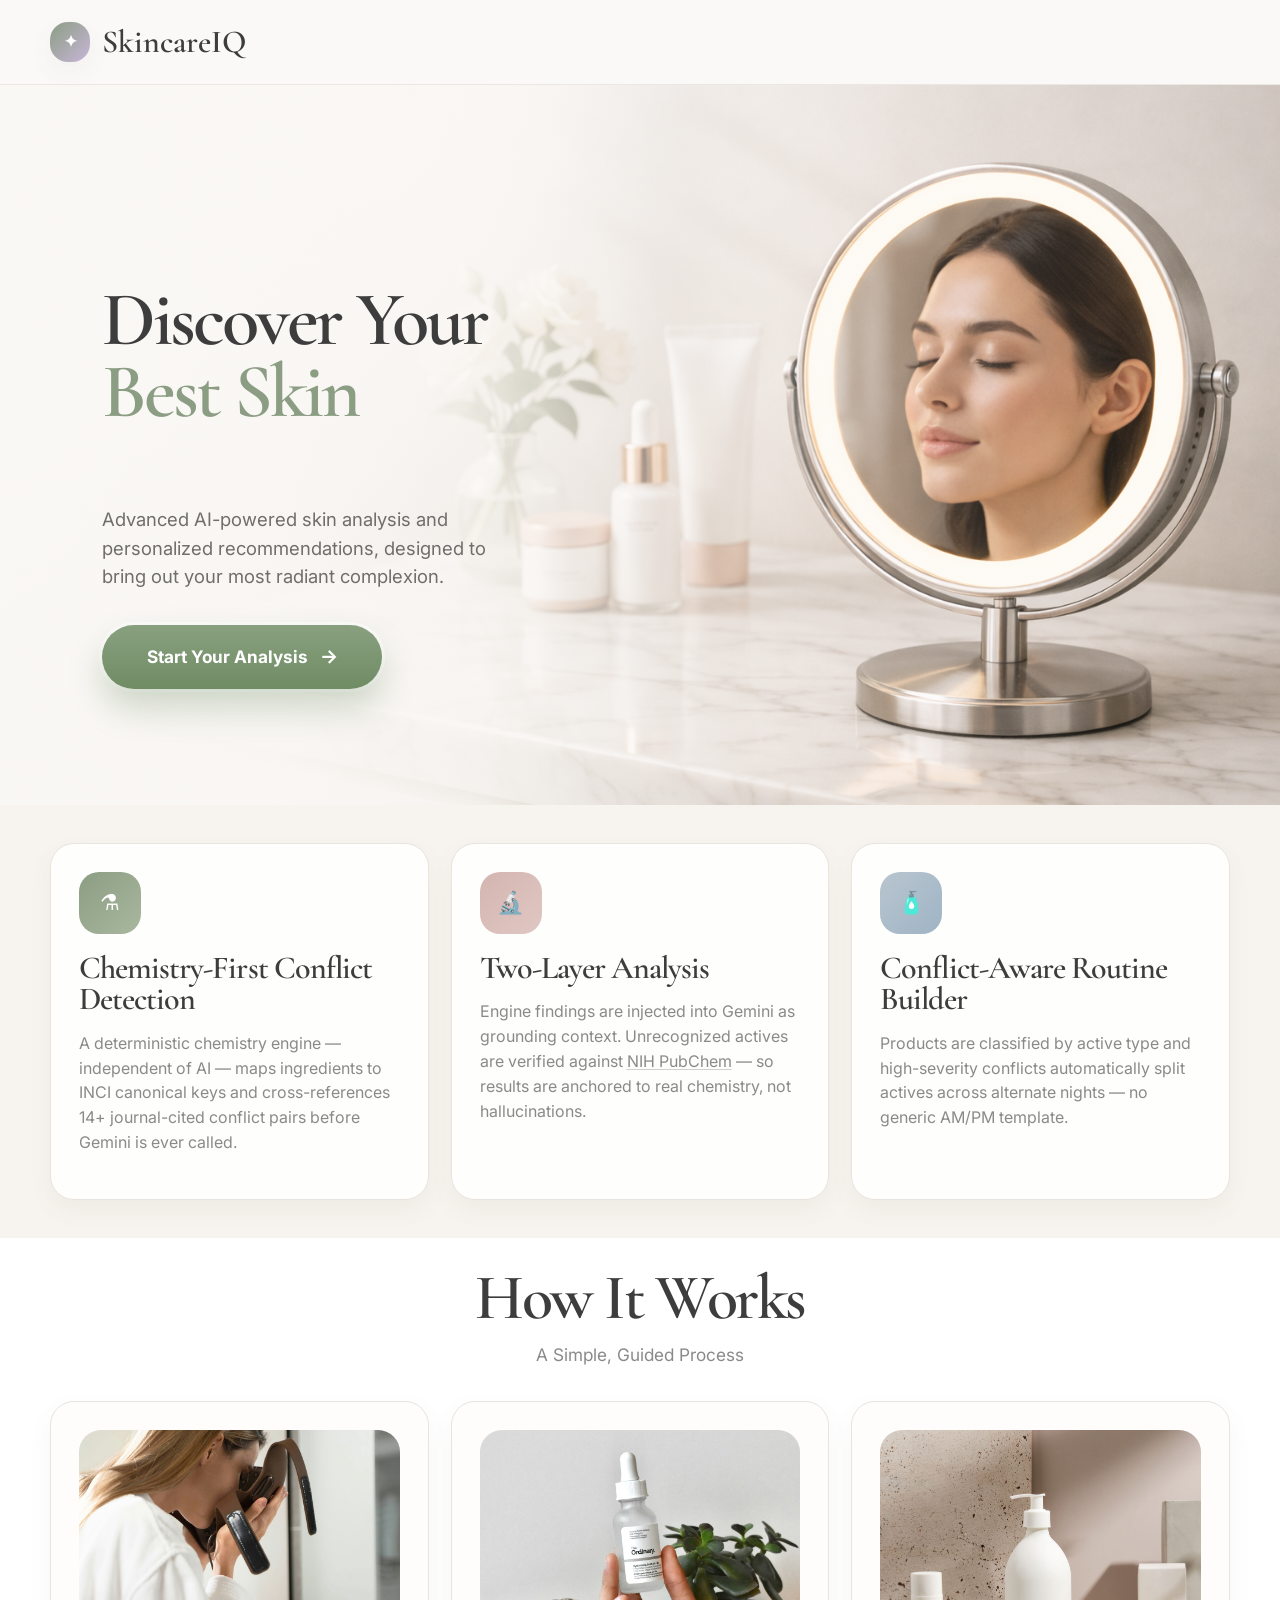
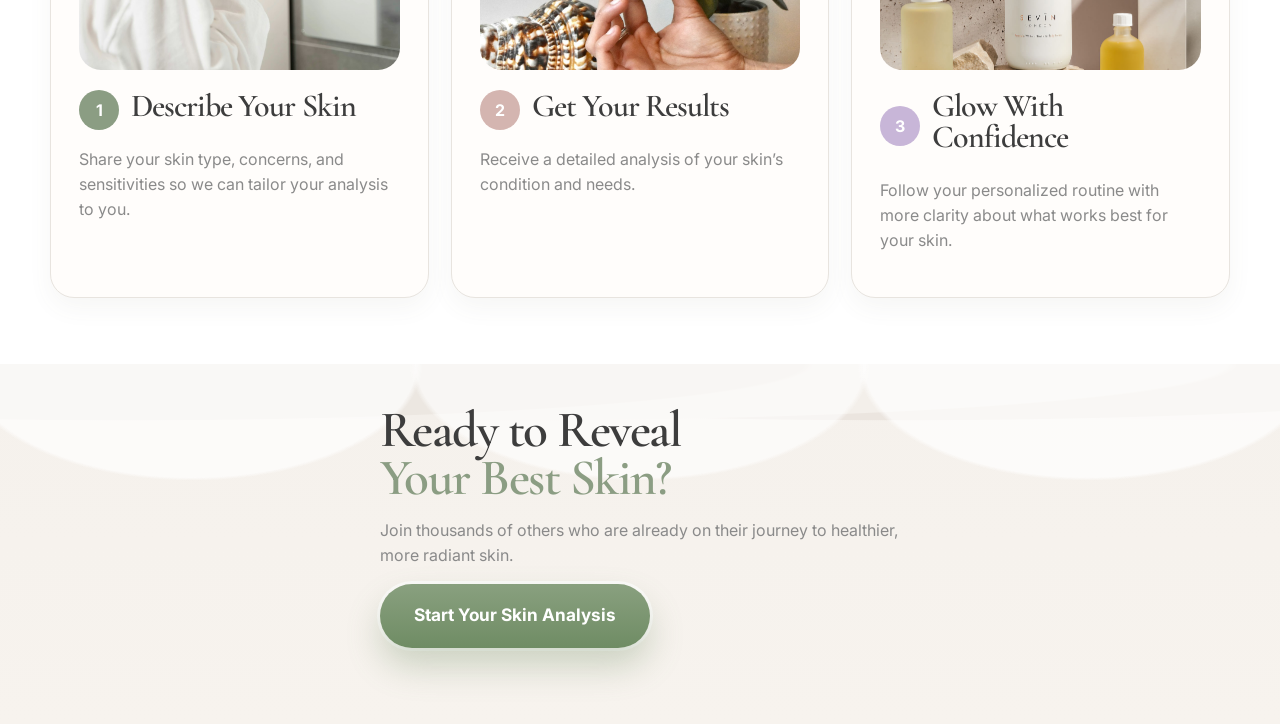
==== commit ce905193: "Rename SkinIQ to SkincareIQ across all user-facing and source files Co-Authored-By: Claude Sonnet 4." ====
--- a/frontend/index.html
+++ b/frontend/index.html
@@ -3,7 +3,7 @@
 <head>
   <meta charset="UTF-8" />
   <meta name="viewport" content="width=device-width, initial-scale=1.0" />
-  <title>SkinIQ</title>
+  <title>SkincareIQ</title>
   <meta
     name="description"
     content="AI-powered skincare ingredient conflict checker and routine builder."
@@ -22,7 +22,7 @@
       <div class="container header-inner">
         <a href="#/" class="brand">
           <div class="brand-icon">✦</div>
-          <span>SkinIQ</span>
+          <span>SkincareIQ</span>
         </a>
 
         <div class="header-right">
